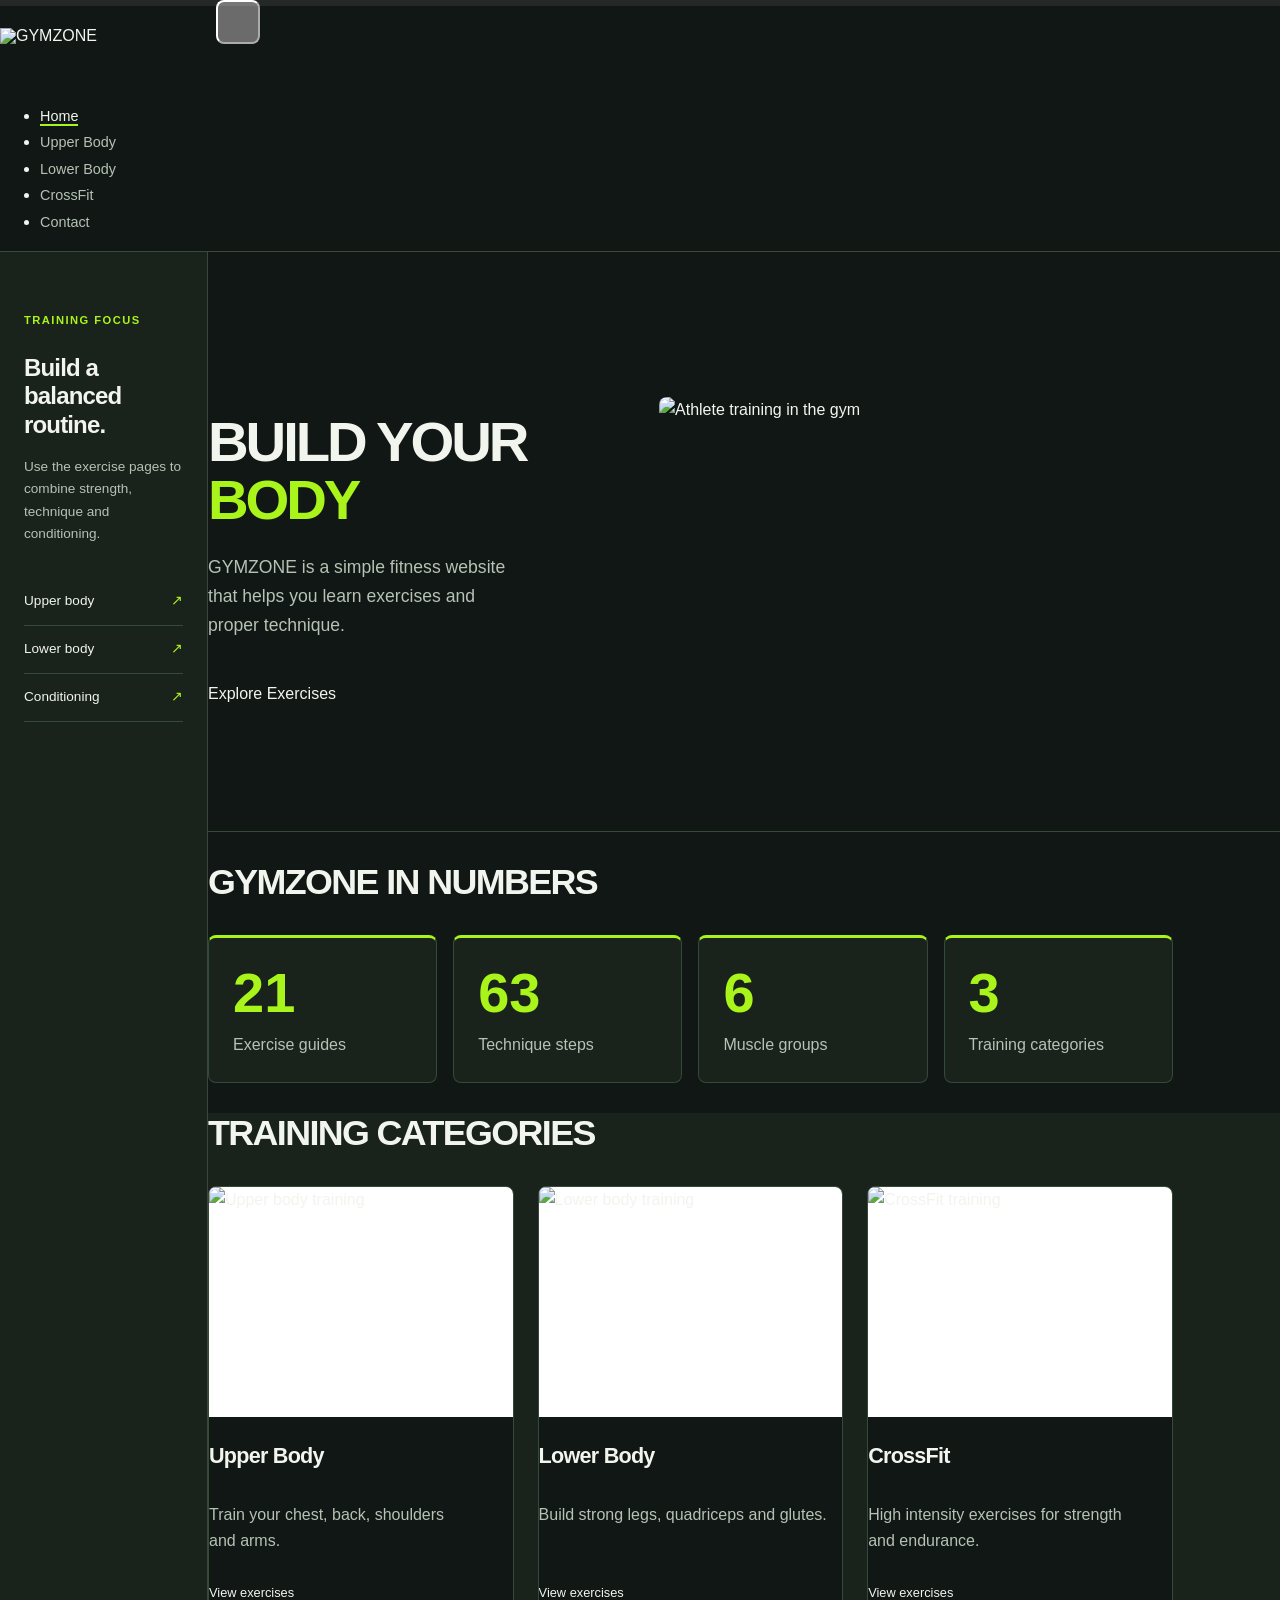
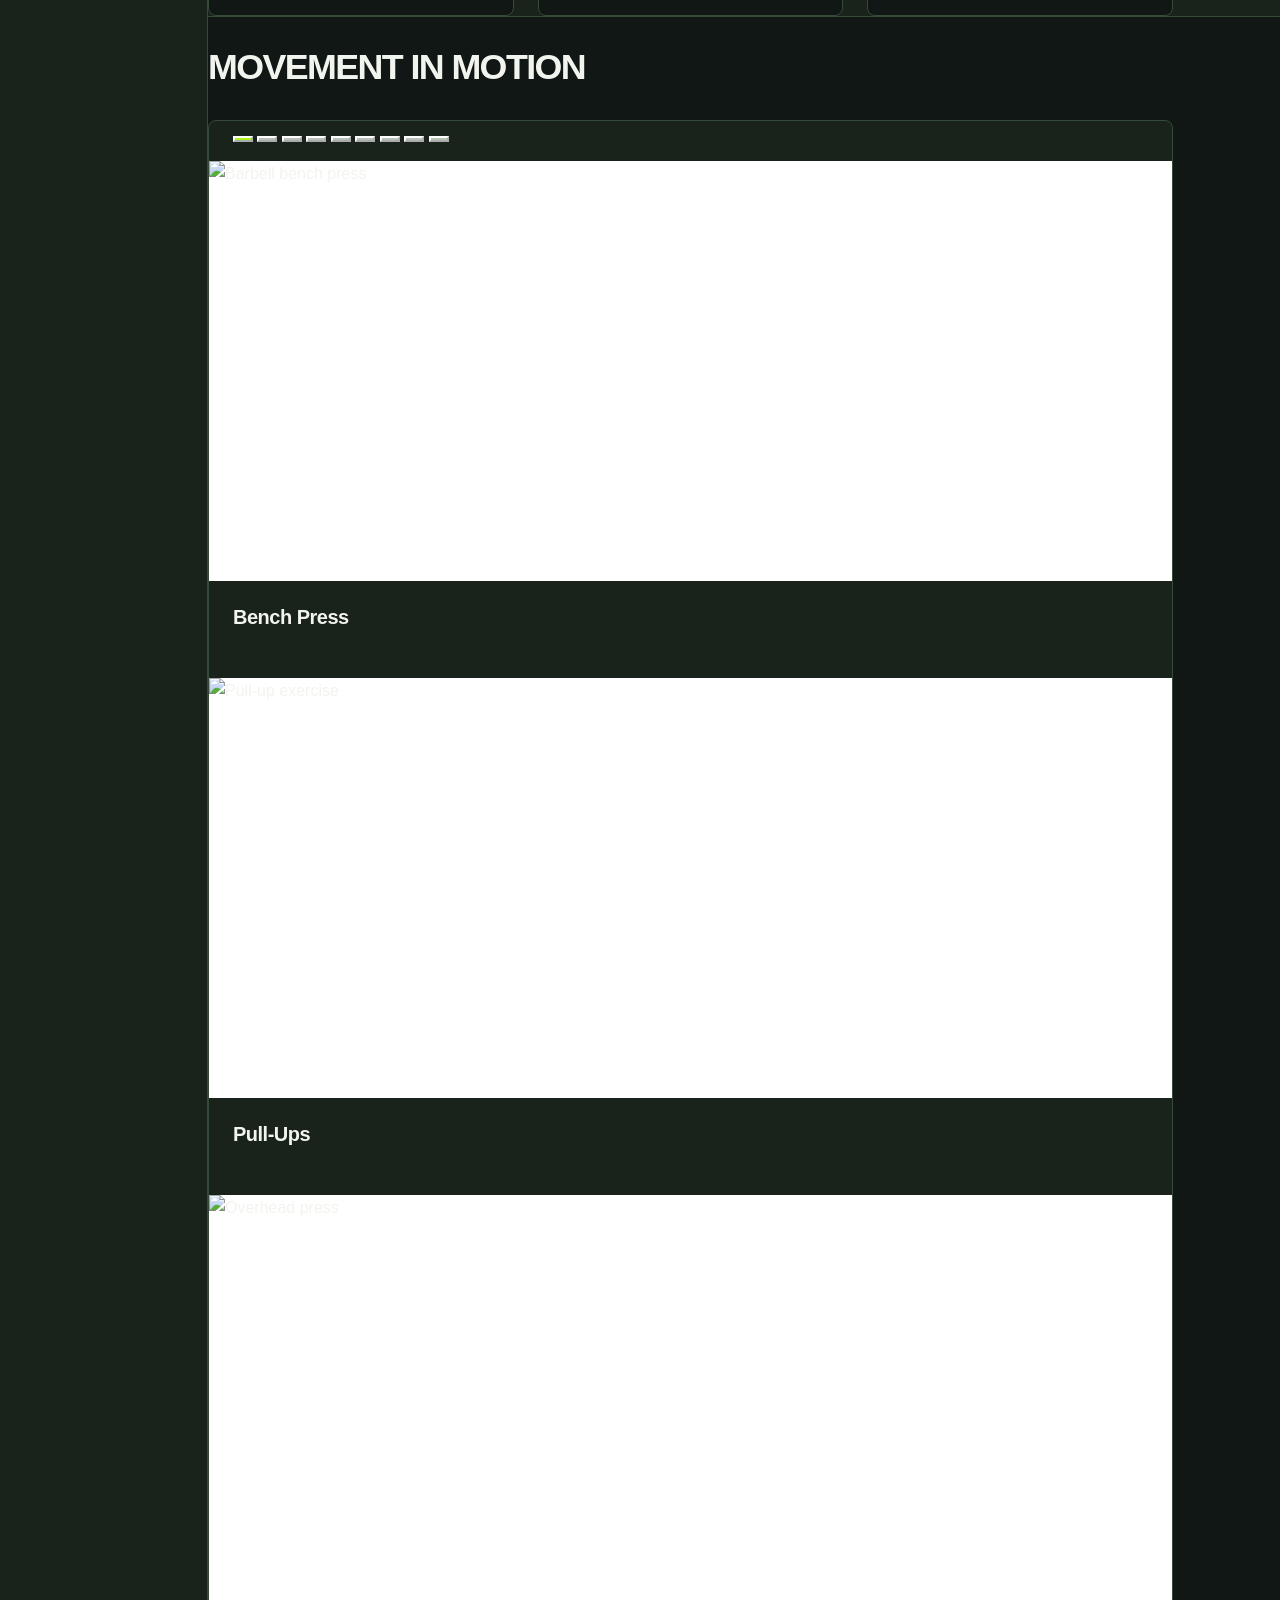
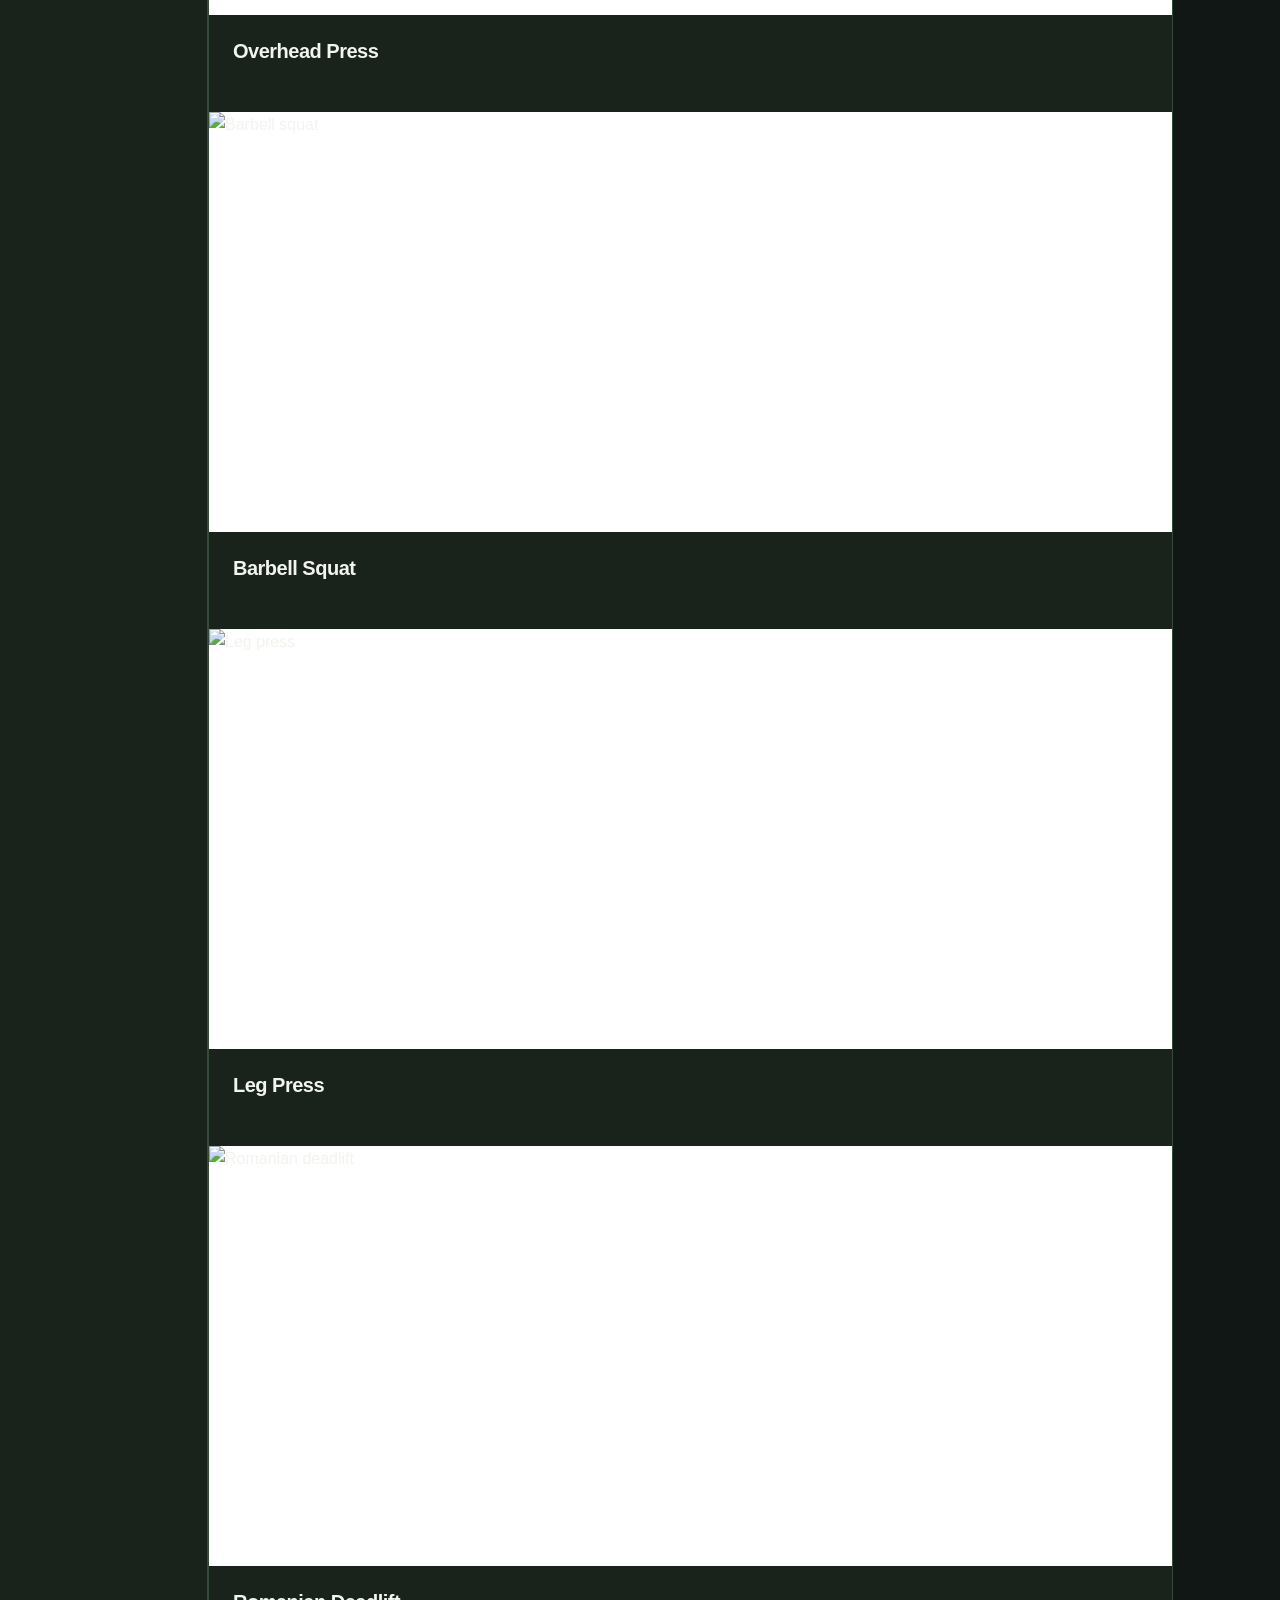
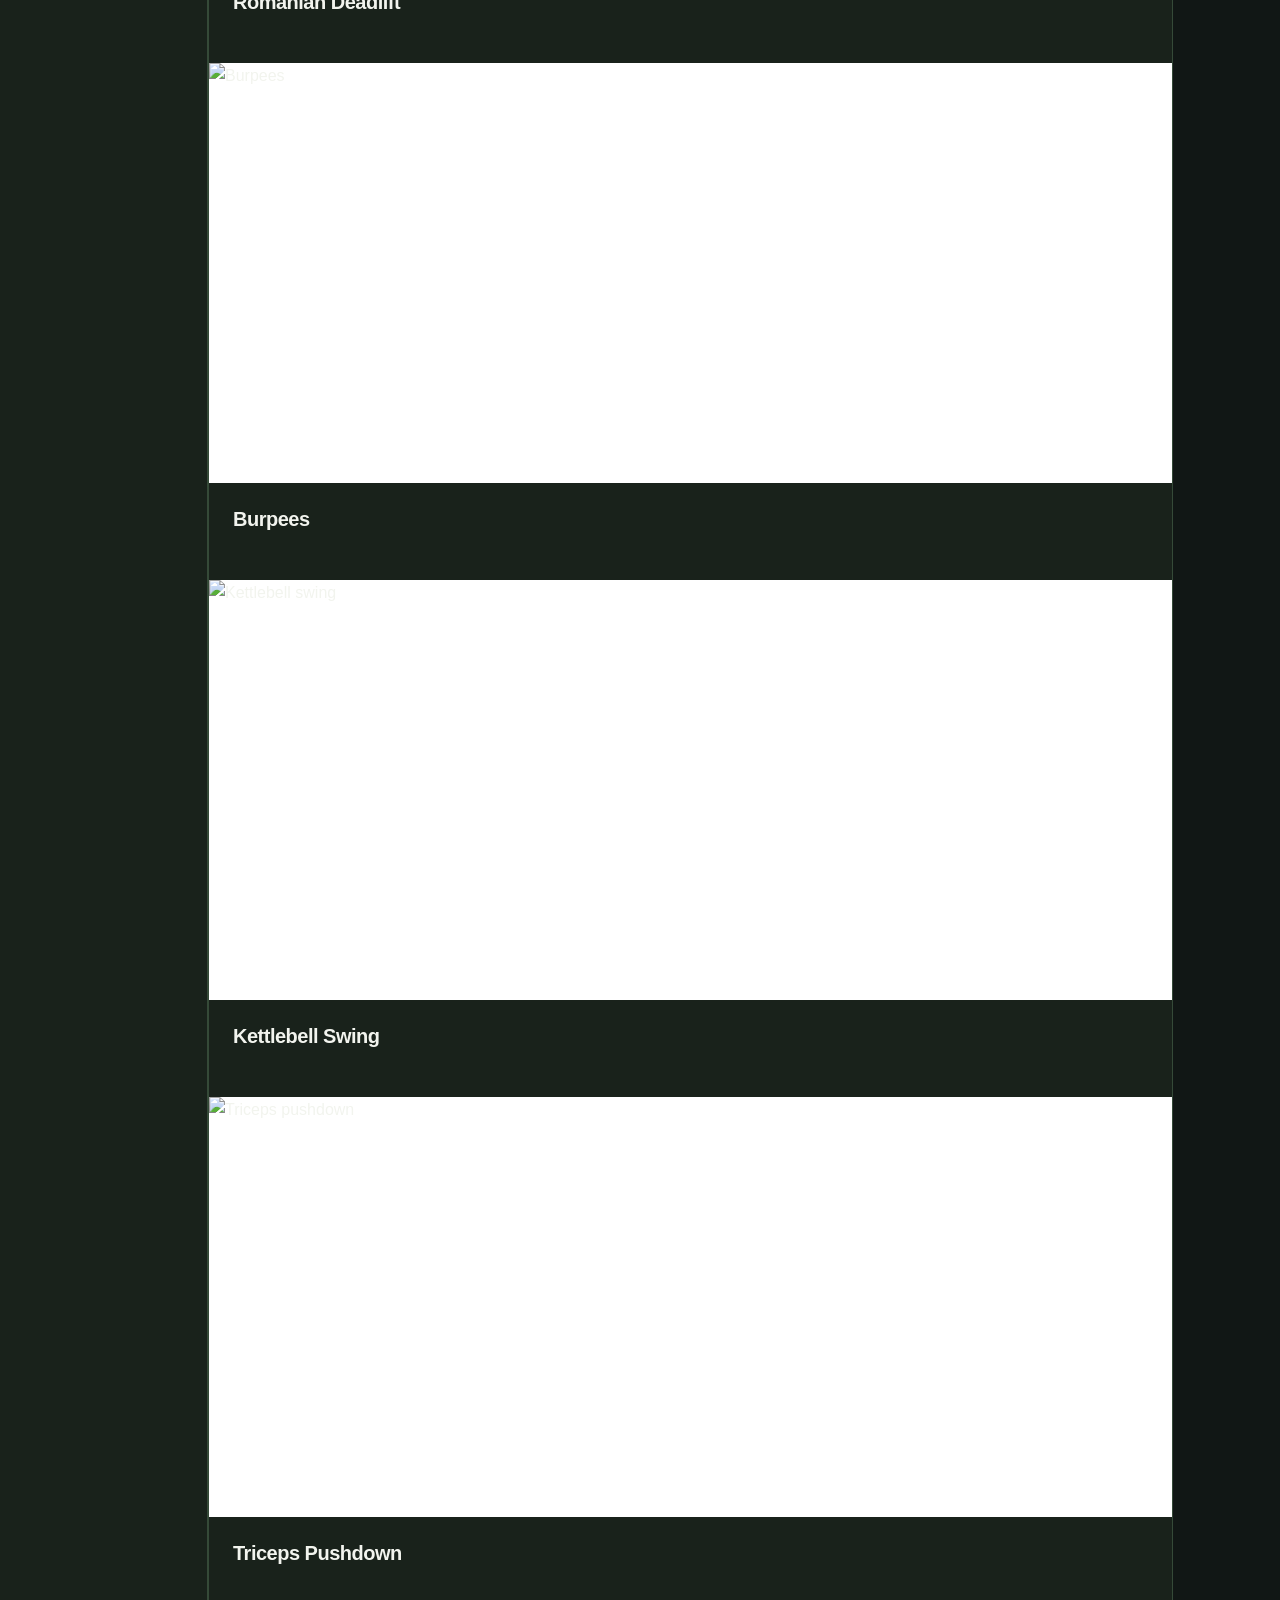
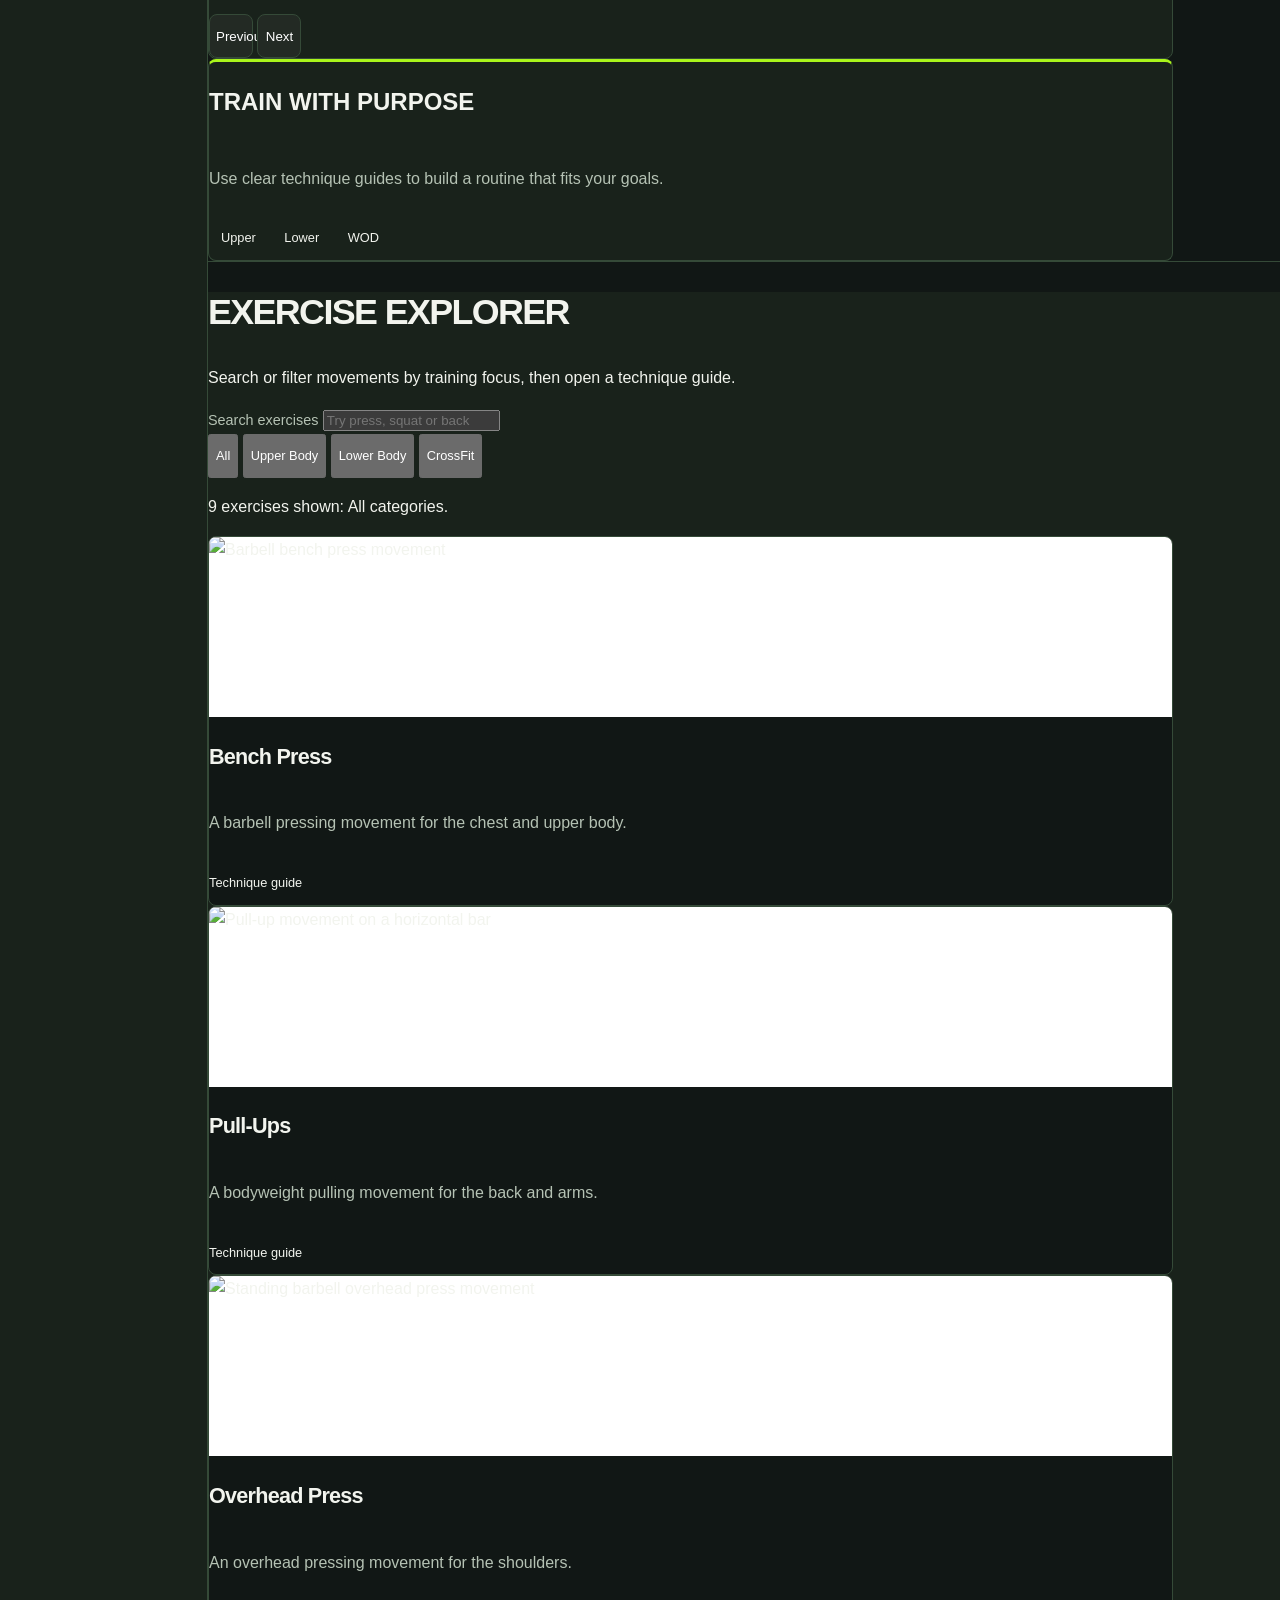
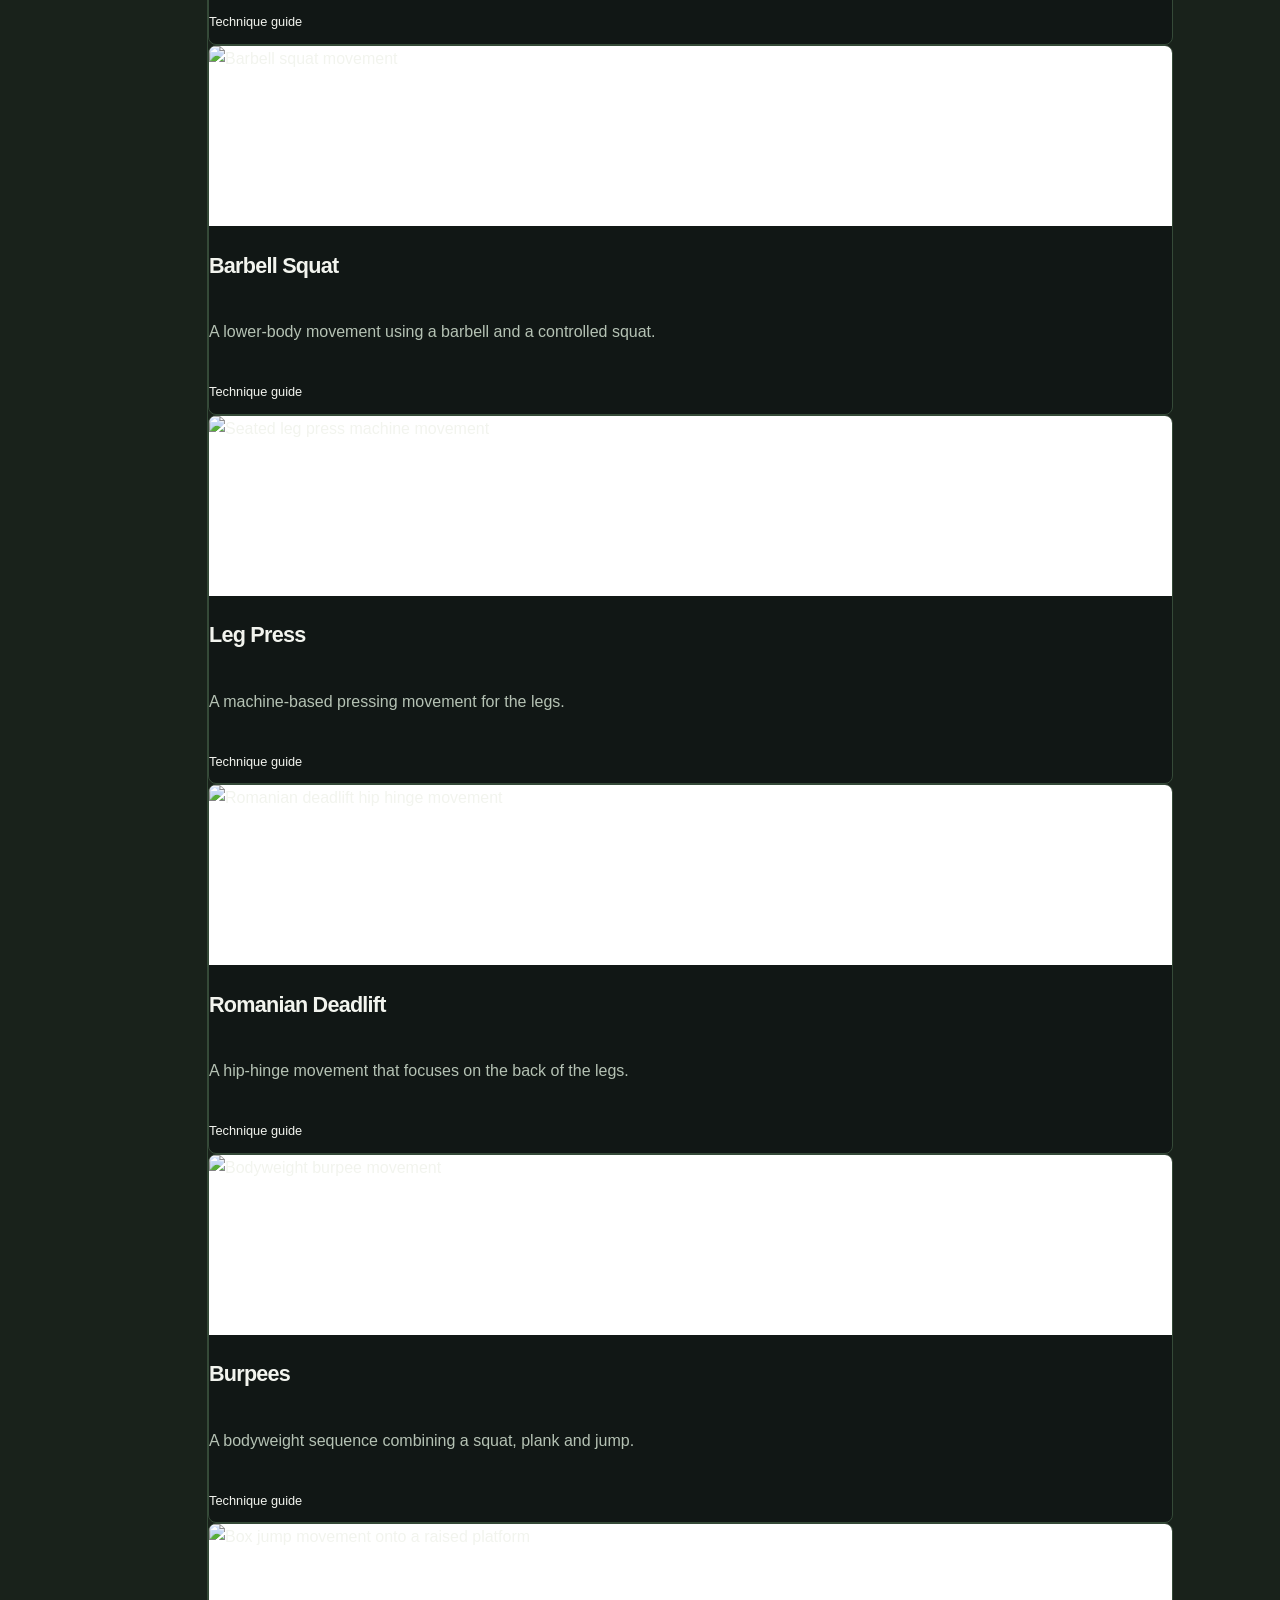
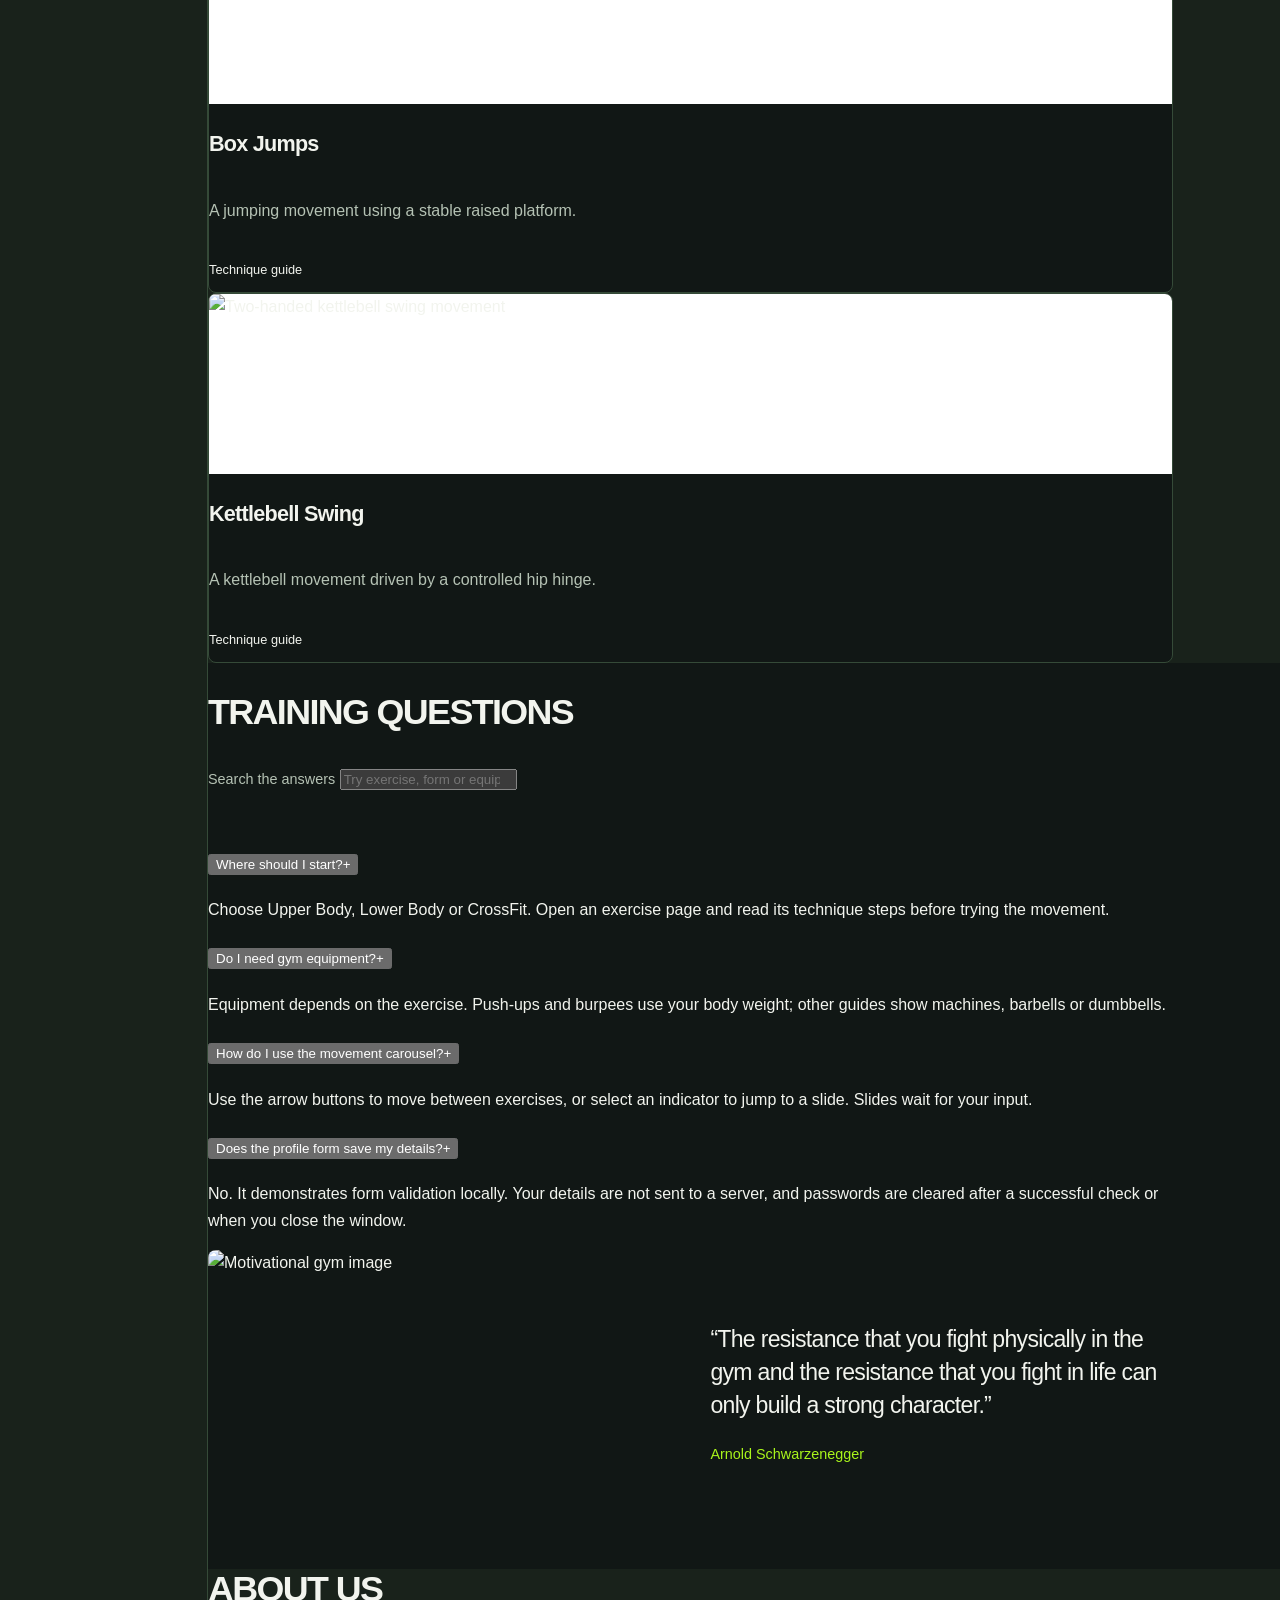
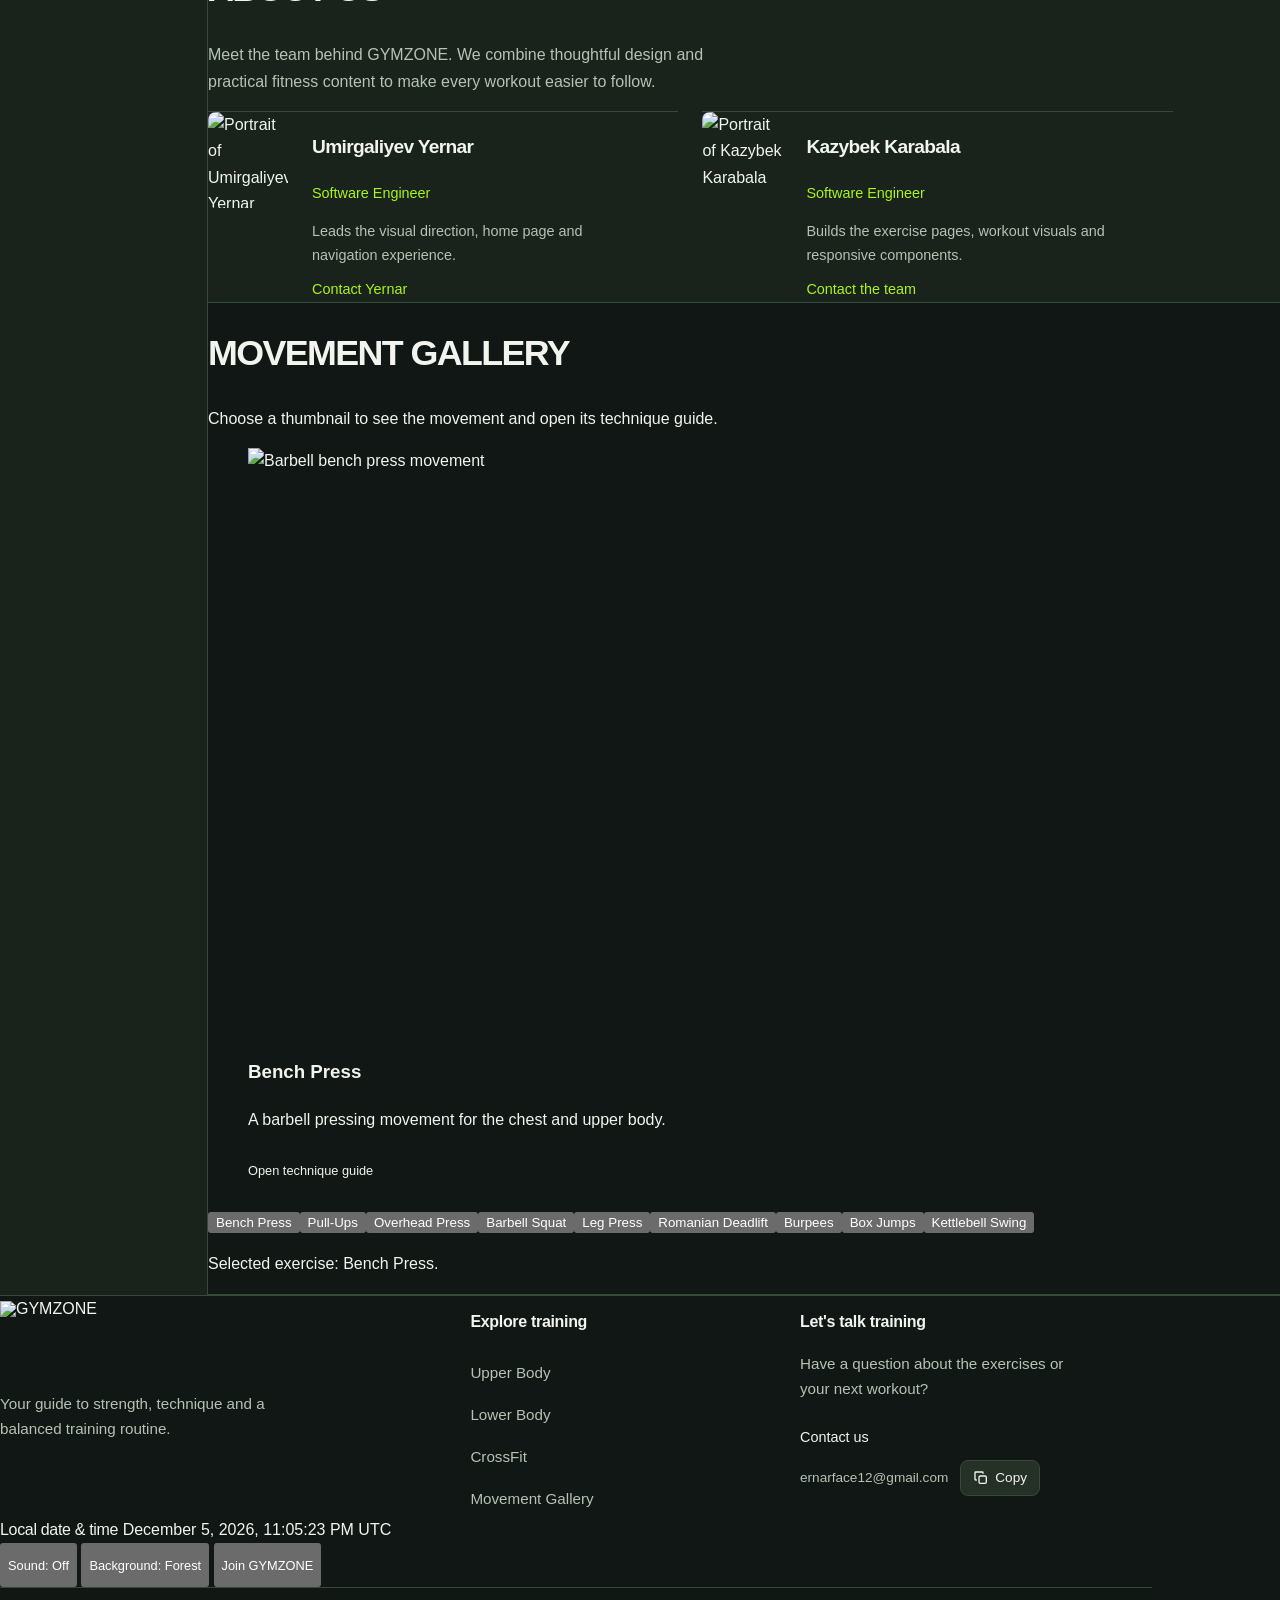
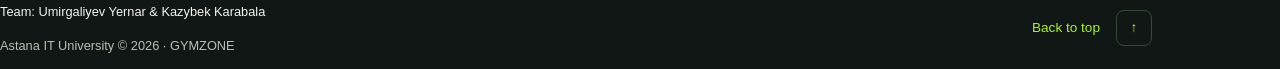
==== index.html @ 1bd664b6 "Assignment-6.1" ====
<!doctype html>
<html lang="en" data-bs-theme="dark">
    <head>
        <meta charset="UTF-8" />
        <meta name="viewport" content="width=device-width, initial-scale=1.0" />
        <meta name="theme-color" content="#111715" />
        <title>GYMZONE - Home</title>
        <link rel="icon" type="image/png" href="images/gymzone-logo.png" />
        <link href="vendor/bootstrap/bootstrap.min.css" rel="stylesheet" />
        <link rel="stylesheet" href="css/style.css" />
        <link rel="stylesheet" href="css/interactive.css" />
        <link rel="stylesheet" href="css/advanced.css" />
        <link rel="stylesheet" href="css/jquery-features.css" />
        <script src="https://code.jquery.com/jquery-4.0.0.min.js"></script>
        <script src="js/jquery-fallback.js"></script>
        <script src="js/script.js"></script>
    </head>
    <body>
        <a class="skip-link" href="#main-content">Skip to main content</a>
        <div class="page-layout">
            <header id="main-header" class="site-header">
                <nav
                    class="navbar navbar-expand-lg navbar-dark bg-dark"
                    aria-label="Main navigation"
                >
                    <div class="container">
                        <a class="navbar-brand" href="index.html"
                            ><img
                                src="images/gymzone-logo.png"
                                alt="GYMZONE"
                                width="1024"
                                height="285"
                        /></a>
                        <button
                            class="navbar-toggler"
                            type="button"
                            data-bs-toggle="collapse"
                            data-bs-target="#mainNavbar"
                            aria-controls="mainNavbar"
                            aria-expanded="false"
                            aria-label="Toggle navigation"
                        >
                            <span class="navbar-toggler-icon"></span>
                        </button>
                        <div class="collapse navbar-collapse" id="mainNavbar">
                            <ul class="navbar-nav ms-auto">
                                <li class="nav-item">
                                    <a class="nav-link active" aria-current="page" href="index.html"
                                        >Home</a
                                    >
                                </li>
                                <li class="nav-item">
                                    <a class="nav-link" href="upper.html">Upper Body</a>
                                </li>
                                <li class="nav-item">
                                    <a class="nav-link" href="lower.html">Lower Body</a>
                                </li>
                                <li class="nav-item">
                                    <a class="nav-link" href="crossfit.html">CrossFit</a>
                                </li>
                                <li class="nav-item">
                                    <a class="nav-link" href="contact.html">Contact</a>
                                </li>
                            </ul>
                        </div>
                    </div>
                </nav>
            </header>
            <aside class="sidebar">
                <p class="sidebar-label">TRAINING FOCUS</p>
                <h2>Build a balanced routine.</h2>
                <p>Use the exercise pages to combine strength, technique and conditioning.</p>
                <nav class="sidebar-nav" aria-label="Training focus">
                    <a href="upper.html">Upper body</a>
                    <a href="lower.html">Lower body</a>
                    <a href="crossfit.html">Conditioning</a>
                </nav>
            </aside>
            <main class="site-main" id="main-content">
                <section class="hero">
                    <div class="container hero-content">
                        <div>
                            <h1>BUILD YOUR <span>BODY</span></h1>
                            <p>
                                GYMZONE is a simple fitness website that helps you learn exercises
                                and proper technique.
                            </p>
                            <a href="#categories" class="btn btn-primary btn-lg">
                                Explore Exercises
                            </a>
                        </div>
                        <img
                            src="images/Dlaid.jpg"
                            alt="Athlete training in the gym"
                            width="1280"
                            height="720"
                            fetchpriority="high"
                        />
                    </div>
                </section>
                <section class="section py-5" id="site-stats" aria-labelledby="stats-title">
                    <div class="container">
                        <h2 class="section-title" id="stats-title">GYMZONE IN NUMBERS</h2>
                        <div class="stats-grid">
                            <div class="stat-card">
                                <span class="stat-number" data-count-target="21">21</span>
                                <span class="stat-label">Exercise guides</span>
                            </div>
                            <div class="stat-card">
                                <span class="stat-number" data-count-target="63">63</span>
                                <span class="stat-label">Technique steps</span>
                            </div>
                            <div class="stat-card">
                                <span class="stat-number" data-count-target="6">6</span>
                                <span class="stat-label">Muscle groups</span>
                            </div>
                            <div class="stat-card">
                                <span class="stat-number" data-count-target="3">3</span>
                                <span class="stat-label">Training categories</span>
                            </div>
                        </div>
                    </div>
                </section>
                <section class="section py-5" id="categories">
                    <div class="container">
                        <h2 class="section-title">TRAINING CATEGORIES</h2>
                        <div class="media-card-group">
                            <a href="upper.html" class="media-card">
                                <img
                                    class="lazy-image"
                                    src="[data-uri]"
                                    data-src="images/Bench Press.gif"
                                    alt="Upper body training"
                                />
                                <div class="media-card-content p-4">
                                    <h3>Upper Body</h3>
                                    <p>Train your chest, back, shoulders and arms.</p>
                                    <span class="card-button btn btn-outline-primary btn-sm"
                                        >View exercises</span
                                    >
                                </div>
                            </a>
                            <a href="lower.html" class="media-card">
                                <img
                                    class="lazy-image"
                                    src="[data-uri]"
                                    data-src="images/Leg Press.gif"
                                    alt="Lower body training"
                                />
                                <div class="media-card-content p-4">
                                    <h3>Lower Body</h3>
                                    <p>Build strong legs, quadriceps and glutes.</p>
                                    <span class="card-button btn btn-outline-primary btn-sm"
                                        >View exercises</span
                                    >
                                </div>
                            </a>
                            <a href="crossfit.html" class="media-card">
                                <img
                                    class="lazy-image"
                                    src="[data-uri]"
                                    data-src="images/Burpees.gif"
                                    alt="CrossFit training"
                                />
                                <div class="media-card-content p-4">
                                    <h3>CrossFit</h3>
                                    <p>High intensity exercises for strength and endurance.</p>
                                    <span class="card-button btn btn-outline-primary btn-sm"
                                        >View exercises</span
                                    >
                                </div>
                            </a>
                        </div>
                    </div>
                </section>
                <section class="section gallery-section py-5" id="workout-carousel">
                    <div class="container">
                        <div class="row g-4 align-items-start">
                            <div class="col-12 col-lg-8">
                                <h2 class="section-title mb-4">MOVEMENT IN MOTION</h2>
                                <div
                                    id="gymCarousel"
                                    class="carousel slide carousel-shell"
                                    data-bs-interval="false"
                                    aria-label="Exercise movement carousel"
                                >
                                    <div class="carousel-indicators">
                                        <button
                                            type="button"
                                            data-bs-target="#gymCarousel"
                                            data-bs-slide-to="0"
                                            class="active"
                                            aria-current="true"
                                            aria-label="Slide 1"
                                        ></button>
                                        <button
                                            type="button"
                                            data-bs-target="#gymCarousel"
                                            data-bs-slide-to="1"
                                            aria-label="Slide 2"
                                        ></button>
                                        <button
                                            type="button"
                                            data-bs-target="#gymCarousel"
                                            data-bs-slide-to="2"
                                            aria-label="Slide 3"
                                        ></button>
                                        <button
                                            type="button"
                                            data-bs-target="#gymCarousel"
                                            data-bs-slide-to="3"
                                            aria-label="Slide 4"
                                        ></button>
                                        <button
                                            type="button"
                                            data-bs-target="#gymCarousel"
                                            data-bs-slide-to="4"
                                            aria-label="Slide 5"
                                        ></button>
                                        <button
                                            type="button"
                                            data-bs-target="#gymCarousel"
                                            data-bs-slide-to="5"
                                            aria-label="Slide 6"
                                        ></button>
                                        <button
                                            type="button"
                                            data-bs-target="#gymCarousel"
                                            data-bs-slide-to="6"
                                            aria-label="Slide 7"
                                        ></button>
                                        <button
                                            type="button"
                                            data-bs-target="#gymCarousel"
                                            data-bs-slide-to="7"
                                            aria-label="Slide 8"
                                        ></button>
                                        <button
                                            type="button"
                                            data-bs-target="#gymCarousel"
                                            data-bs-slide-to="8"
                                            aria-label="Slide 9"
                                        ></button>
                                    </div>
                                    <div class="carousel-inner">
                                        <div class="carousel-item active">
                                            <img
                                                class="lazy-image"
                                                src="[data-uri]"
                                                data-src="images/Barbell-Bench-Press.gif"
                                                alt="Barbell bench press"
                                            />
                                            <div class="carousel-caption"><h3>Bench Press</h3></div>
                                        </div>
                                        <div class="carousel-item">
                                            <img
                                                class="lazy-image"
                                                src="[data-uri]"
                                                data-src="images/Pull-up.gif"
                                                alt="Pull-up exercise"
                                            />
                                            <div class="carousel-caption"><h3>Pull-Ups</h3></div>
                                        </div>
                                        <div class="carousel-item">
                                            <img
                                                class="lazy-image"
                                                src="[data-uri]"
                                                data-src="images/Overhead Press.gif"
                                                alt="Overhead press"
                                            />
                                            <div class="carousel-caption">
                                                <h3>Overhead Press</h3>
                                            </div>
                                        </div>
                                        <div class="carousel-item">
                                            <img
                                                class="lazy-image"
                                                src="[data-uri]"
                                                data-src="images/Barbell Squat.gif"
                                                alt="Barbell squat"
                                            />
                                            <div class="carousel-caption">
                                                <h3>Barbell Squat</h3>
                                            </div>
                                        </div>
                                        <div class="carousel-item">
                                            <img
                                                class="lazy-image"
                                                src="[data-uri]"
                                                data-src="images/Leg Press.gif"
                                                alt="Leg press"
                                            />
                                            <div class="carousel-caption"><h3>Leg Press</h3></div>
                                        </div>
                                        <div class="carousel-item">
                                            <img
                                                class="lazy-image"
                                                src="[data-uri]"
                                                data-src="images/Romanian Deadlift.gif"
                                                alt="Romanian deadlift"
                                            />
                                            <div class="carousel-caption">
                                                <h3>Romanian Deadlift</h3>
                                            </div>
                                        </div>
                                        <div class="carousel-item">
                                            <img
                                                class="lazy-image"
                                                src="[data-uri]"
                                                data-src="images/Burpees.gif"
                                                alt="Burpees"
                                            />
                                            <div class="carousel-caption"><h3>Burpees</h3></div>
                                        </div>
                                        <div class="carousel-item">
                                            <img
                                                class="lazy-image"
                                                src="[data-uri]"
                                                data-src="images/Kettlebell Swing.gif"
                                                alt="Kettlebell swing"
                                            />
                                            <div class="carousel-caption">
                                                <h3>Kettlebell Swing</h3>
                                            </div>
                                        </div>
                                        <div class="carousel-item">
                                            <img
                                                class="lazy-image"
                                                src="[data-uri]"
                                                data-src="images/Triceps Pushdown.gif"
                                                alt="Triceps pushdown"
                                            />
                                            <div class="carousel-caption">
                                                <h3>Triceps Pushdown</h3>
                                            </div>
                                        </div>
                                    </div>
                                    <button
                                        class="carousel-control-prev"
                                        type="button"
                                        data-bs-target="#gymCarousel"
                                        data-bs-slide="prev"
                                    >
                                        <span
                                            class="carousel-control-prev-icon"
                                            aria-hidden="true"
                                        ></span
                                        ><span class="visually-hidden">Previous</span>
                                    </button>
                                    <button
                                        class="carousel-control-next"
                                        type="button"
                                        data-bs-target="#gymCarousel"
                                        data-bs-slide="next"
                                    >
                                        <span
                                            class="carousel-control-next-icon"
                                            aria-hidden="true"
                                        ></span
                                        ><span class="visually-hidden">Next</span>
                                    </button>
                                </div>
                            </div>
                            <div class="col-12 col-lg-4 mt-lg-5 px-sm-2">
                                <div class="card bootstrap-card h-100">
                                    <div class="card-body p-4">
                                        <h2 class="card-title h3">TRAIN WITH PURPOSE</h2>
                                        <p class="card-text">
                                            Use clear technique guides to build a routine that fits
                                            your goals.
                                        </p>
                                        <div
                                            class="btn-group mt-3"
                                            role="group"
                                            aria-label="Workout categories"
                                        >
                                            <a href="upper.html" class="btn btn-primary btn-sm"
                                                >Upper</a
                                            >
                                            <a href="lower.html" class="btn btn-secondary btn-sm"
                                                >Lower</a
                                            >
                                            <a
                                                href="crossfit.html"
                                                class="btn btn-outline-primary btn-sm"
                                                >WOD</a
                                            >
                                        </div>
                                    </div>
                                </div>
                            </div>
                        </div>
                    </div>
                </section>
                <section class="section gallery-section py-5" id="bootstrap-cards">
                    <div class="container">
                        <h2 class="section-title mb-4">EXERCISE EXPLORER</h2>
                        <p class="interactive-muted mb-4">
                            Search or filter movements by training focus, then open a technique
                            guide.
                        </p>
                        <div class="jquery-search mb-3" role="search">
                            <label class="form-label" for="exercise-search">Search exercises</label>
                            <input
                                class="form-control"
                                id="exercise-search"
                                type="search"
                                placeholder="Try press, squat or back"
                                autocomplete="off"
                                role="combobox"
                                aria-autocomplete="list"
                                aria-expanded="false"
                                aria-controls="exercise-suggestions"
                            />
                            <ul
                                class="search-suggestions"
                                id="exercise-suggestions"
                                role="listbox"
                                aria-label="Exercise suggestions"
                                hidden
                            ></ul>
                        </div>
                        <div
                            class="exercise-filters mb-3"
                            role="group"
                            aria-label="Exercise categories"
                        >
                            <button
                                type="button"
                                class="btn btn-secondary btn-sm"
                                data-exercise-filter="all"
                                aria-pressed="true"
                                disabled
                            >
                                All
                            </button>
                            <button
                                type="button"
                                class="btn btn-secondary btn-sm"
                                data-exercise-filter="upper"
                                aria-pressed="false"
                                disabled
                            >
                                Upper Body
                            </button>
                            <button
                                type="button"
                                class="btn btn-secondary btn-sm"
                                data-exercise-filter="lower"
                                aria-pressed="false"
                                disabled
                            >
                                Lower Body
                            </button>
                            <button
                                type="button"
                                class="btn btn-secondary btn-sm"
                                data-exercise-filter="conditioning"
                                aria-pressed="false"
                                disabled
                            >
                                CrossFit
                            </button>
                        </div>
                        <p id="exercise-count" class="catalog-count mb-4" role="status">
                            Choose a training category below.
                        </p>
                        <p class="search-empty" id="exercise-empty" hidden>
                            No exercises match your search in this category.
                        </p>
                        <div class="row g-4" id="exercise-results">
                            <div class="col-12 col-sm-6 col-lg-4">
                                <div class="card bootstrap-card h-100">
                                    <img
                                        src="[data-uri]"
                                        data-src="images/Bench Press.gif"
                                        class="card-img-top lazy-image"
                                        alt="Upper body training"
                                    />
                                    <div class="card-body">
                                        <h3 class="card-title h4">Upper Body</h3>
                                        <p class="card-text">
                                            Build strength through your chest, back, shoulders and
                                            arms.
                                        </p>
                                        <a href="upper.html" class="btn btn-outline-primary btn-sm"
                                            >Learn more</a
                                        >
                                    </div>
                                </div>
                            </div>
                            <div class="col-12 col-sm-6 col-lg-4">
                                <div class="card bootstrap-card h-100">
                                    <img
                                        src="[data-uri]"
                                        data-src="images/Leg Press.gif"
                                        class="card-img-top lazy-image"
                                        alt="Lower body training"
                                    />
                                    <div class="card-body">
                                        <h3 class="card-title h4">Lower Body</h3>
                                        <p class="card-text">
                                            Train powerful legs with focused technique and
                                            consistency.
                                        </p>
                                        <a href="lower.html" class="btn btn-outline-primary btn-sm"
                                            >Learn more</a
                                        >
                                    </div>
                                </div>
                            </div>
                            <div class="col-12 col-sm-6 col-lg-4">
                                <div class="card bootstrap-card h-100">
                                    <img
                                        src="[data-uri]"
                                        data-src="images/Burpees.gif"
                                        class="card-img-top lazy-image"
                                        alt="CrossFit training"
                                    />
                                    <div class="card-body">
                                        <h3 class="card-title h4">CrossFit</h3>
                                        <p class="card-text">
                                            Combine conditioning, strength and movement in one
                                            session.
                                        </p>
                                        <a
                                            href="crossfit.html"
                                            class="btn btn-outline-primary btn-sm"
                                            >Learn more</a
                                        >
                                    </div>
                                </div>
                            </div>
                        </div>
                    </div>
                </section>
                <section
                    class="section faq-section py-5"
                    id="training-faq"
                    aria-labelledby="faq-title"
                >
                    <div class="container">
                        <h2 class="section-title" id="faq-title">TRAINING QUESTIONS</h2>
                        <div class="jquery-search faq-search" role="search">
                            <label class="form-label" for="faq-search">Search the answers</label>
                            <input
                                class="form-control"
                                id="faq-search"
                                type="search"
                                placeholder="Try exercise, form or equipment"
                                autocomplete="off"
                            />
                            <p class="faq-search-status" id="faq-search-status" role="status"></p>
                        </div>
                        <div class="faq-list">
                            <article class="faq-item">
                                <h3 class="m-0">
                                    <button
                                        type="button"
                                        class="faq-question"
                                        id="faq-question-1"
                                        aria-expanded="false"
                                        aria-controls="faq-answer-1"
                                    >
                                        Where should I start?<span aria-hidden="true">+</span>
                                    </button>
                                </h3>
                                <div
                                    class="faq-panel"
                                    id="faq-answer-1"
                                    role="region"
                                    aria-labelledby="faq-question-1"
                                    aria-hidden="true"
                                    inert
                                >
                                    <div class="faq-answer">
                                        <p>
                                            Choose Upper Body, Lower Body or CrossFit. Open an
                                            exercise page and read its technique steps before trying
                                            the movement.
                                        </p>
                                    </div>
                                </div>
                            </article>
                            <article class="faq-item">
                                <h3 class="m-0">
                                    <button
                                        type="button"
                                        class="faq-question"
                                        id="faq-question-2"
                                        aria-expanded="false"
                                        aria-controls="faq-answer-2"
                                    >
                                        Do I need gym equipment?<span aria-hidden="true">+</span>
                                    </button>
                                </h3>
                                <div
                                    class="faq-panel"
                                    id="faq-answer-2"
                                    role="region"
                                    aria-labelledby="faq-question-2"
                                    aria-hidden="true"
                                    inert
                                >
                                    <div class="faq-answer">
                                        <p>
                                            Equipment depends on the exercise. Push-ups and burpees
                                            use your body weight; other guides show machines,
                                            barbells or dumbbells.
                                        </p>
                                    </div>
                                </div>
                            </article>
                            <article class="faq-item">
                                <h3 class="m-0">
                                    <button
                                        type="button"
                                        class="faq-question"
                                        id="faq-question-3"
                                        aria-expanded="false"
                                        aria-controls="faq-answer-3"
                                    >
                                        How do I use the movement carousel?<span aria-hidden="true"
                                            >+</span
                                        >
                                    </button>
                                </h3>
                                <div
                                    class="faq-panel"
                                    id="faq-answer-3"
                                    role="region"
                                    aria-labelledby="faq-question-3"
                                    aria-hidden="true"
                                    inert
                                >
                                    <div class="faq-answer">
                                        <p>
                                            Use the arrow buttons to move between exercises, or
                                            select an indicator to jump to a slide. Slides wait for
                                            your input.
                                        </p>
                                    </div>
                                </div>
                            </article>
                            <article class="faq-item">
                                <h3 class="m-0">
                                    <button
                                        type="button"
                                        class="faq-question"
                                        id="faq-question-4"
                                        aria-expanded="false"
                                        aria-controls="faq-answer-4"
                                    >
                                        Does the profile form save my details?<span
                                            aria-hidden="true"
                                            >+</span
                                        >
                                    </button>
                                </h3>
                                <div
                                    class="faq-panel"
                                    id="faq-answer-4"
                                    role="region"
                                    aria-labelledby="faq-question-4"
                                    aria-hidden="true"
                                    inert
                                >
                                    <div class="faq-answer">
                                        <p>
                                            No. It demonstrates form validation locally. Your
                                            details are not sent to a server, and passwords are
                                            cleared after a successful check or when you close the
                                            window.
                                        </p>
                                    </div>
                                </div>
                            </article>
                        </div>
                    </div>
                </section>
                <section class="section motivation py-5">
                    <div class="container">
                        <img class="lazy-image" src="[data-uri]" data-src="images/arnold1.jpg" alt="Motivational gym image" />
                        <blockquote>
                            “The resistance that you fight physically in the gym and the resistance
                            that you fight in life can only build a strong character.”
                        </blockquote>
                        <cite> Arnold Schwarzenegger </cite>
                    </div>
                </section>
                <section class="section team-section py-5">
                    <div class="container">
                        <h2 class="section-title">ABOUT US</h2>
                        <p class="team-intro mb-4">
                            Meet the team behind GYMZONE. We combine thoughtful design and practical
                            fitness content to make every workout easier to follow.
                        </p>
                        <div class="team-grid">
                            <article class="team-card py-4">
                                <img
                                    class="profile-img lazy-image"
                                    src="[data-uri]"
                                    data-src="images/Yernar.jpg"
                                    alt="Portrait of Umirgaliyev Yernar"
                                />
                                <div>
                                    <h3>Umirgaliyev Yernar</h3>
                                    <p class="team-role">Software Engineer</p>
                                    <p>
                                        Leads the visual direction, home page and navigation
                                        experience.
                                    </p>
                                    <a class="team-link" href="mailto:ernarface12@gmail.com"
                                        >Contact Yernar</a
                                    >
                                </div>
                            </article>
                            <article class="team-card py-4">
                                <img
                                    class="profile-img lazy-image"
                                    src="[data-uri]"
                                    data-src="images/Kazybek.jpg"
                                    alt="Portrait of Kazybek Karabala"
                                />
                                <div>
                                    <h3>Kazybek Karabala</h3>
                                    <p class="team-role">Software Engineer</p>
                                    <p>
                                        Builds the exercise pages, workout visuals and responsive
                                        components.
                                    </p>
                                    <a class="team-link" href="mailto:ernarface12@gmail.com"
                                        >Contact the team</a
                                    >
                                </div>
                            </article>
                        </div>
                    </div>
                </section>
                <section
                    class="section gallery-section py-5"
                    id="gallery"
                    aria-labelledby="movement-gallery-title"
                >
                    <div class="container">
                        <h2 class="section-title" id="movement-gallery-title">MOVEMENT GALLERY</h2>
                        <p class="interactive-muted mb-4">
                            Choose a thumbnail to see the movement and open its technique guide.
                        </p>
                        <div class="movement-gallery-layout">
                            <figure class="movement-display">
                                <img
class="lazy-image"
                                    id="gallery-display"
                                    src="[data-uri]"
                                    data-src="images/Barbell-Bench-Press.gif"
                                    alt="Barbell bench press movement"
                                    width="600"
                                    height="400"
                                />
                                <figcaption class="p-4">
                                    <h3 id="gallery-title">Bench Press</h3>
                                    <p id="gallery-description">
                                        A barbell pressing movement for the chest and upper body.
                                    </p>
                                    <a
                                        id="gallery-guide"
                                        class="btn btn-outline-primary btn-sm"
                                        href="chest.html"
                                        >Open technique guide</a
                                    >
                                </figcaption>
                            </figure>
                            <div
                                id="gallery-thumbnails"
                                class="gallery-thumbnails"
                                role="group"
                                aria-label="Choose an exercise"
                            ></div>
                        </div>
                        <p id="gallery-status" class="visually-hidden" role="status"></p>
                        <noscript
                            ><p class="interactive-muted">
                                Enable JavaScript to select gallery thumbnails. Exercise guides
                                remain available through the navigation.
                            </p></noscript
                        >
                    </div>
                </section>
            </main>
            <footer id="main-footer" class="site-footer pt-5 pb-4">
                <div class="container">
                    <div class="footer-content pb-4 pb-lg-5">
                        <div class="footer-brand">
                            <a href="index.html" class="logo" aria-label="GYMZONE home">
                                <img
                                    src="images/gymzone-logo.png"
                                    alt="GYMZONE"
                                    width="1024"
                                    height="285"
                                />
                            </a>
                            <p class="mt-3 mb-0">
                                Your guide to strength, technique and a balanced training routine.
                            </p>
                        </div>
                        <nav class="footer-links" aria-label="Footer training navigation">
                            <h2 class="footer-heading mb-2">Explore training</h2>
                            <a href="upper.html">Upper Body</a>
                            <a href="lower.html">Lower Body</a>
                            <a href="crossfit.html">CrossFit</a>
                            <a href="index.html#gallery">Movement Gallery</a>
                        </nav>
                        <div class="footer-connect">
                            <h2 class="footer-heading mb-3">Let's talk training</h2>
                            <p class="mb-3">
                                Have a question about the exercises or your next workout?
                            </p>
                            <a href="contact.html" class="btn btn-outline-primary">Contact us</a>
                            <a class="footer-email mt-3" href="mailto:ernarface12@gmail.com"
                                >ernarface12@gmail.com</a
                            >
                        </div>
                    </div>
                    <div class="footer-tools py-4">
                        <div class="footer-clock">
                            <span class="footer-heading">Local date &amp; time</span>
                            <time id="current-datetime" aria-live="off">Loading local time...</time>
                        </div>
                        <div class="footer-tool-buttons">
                            <button
                                type="button"
                                class="btn btn-secondary btn-sm"
                                id="toggle-sound"
                                aria-pressed="false"
                            >
                                Sound: Off
                            </button>
                            <button
                                type="button"
                                class="btn btn-secondary btn-sm"
                                id="change-background"
                            >
                                Background: Forest
                            </button>
                            <button type="button" class="btn btn-primary btn-sm" data-open-profile>
                                Join GYMZONE
                            </button>
                        </div>
                        <span id="background-status" class="visually-hidden" role="status"></span>
                        <span id="sound-status" class="visually-hidden" role="status"></span>
                    </div>
                    <div class="footer-bottom pt-4">
                        <div class="footer-credits">
                            <p class="mb-1">Team: Umirgaliyev Yernar &amp; Kazybek Karabala</p>
                            <p class="mb-0">Astana IT University &copy; 2026 · GYMZONE</p>
                        </div>
                        <a class="footer-top" href="#main-header"
                            >Back to top <span aria-hidden="true">↑</span></a
                        >
                    </div>
                </div>
            </footer>
            <dialog
                id="profile-dialog"
                class="profile-dialog"
                aria-labelledby="profile-title"
                aria-describedby="profile-description"
            >
                <div class="profile-dialog-content p-4 p-sm-5">
                    <button
                        type="button"
                        class="dialog-close"
                        data-close-profile
                        aria-label="Close profile form"
                    >
                        <span aria-hidden="true">&times;</span>
                    </button>
                    <h2 id="profile-title" class="mb-3">Join GYMZONE updates</h2>
                    <p id="profile-description" class="interactive-muted mb-4">
                        Try the sign-up form. This demo checks your details in this browser only. No
                        account is created and no password is saved.
                    </p>
                    <form id="profile-form" data-validate data-multistep method="dialog" novalidate>
                        <p id="profile-progress" class="profile-progress" role="status">
                            Step 1 of 3: Your details
                        </p>
                        <fieldset data-profile-step="0" class="wizard-step">
                            <legend tabindex="-1">Your details</legend>
                            <div class="mb-3">
                                <label class="form-label" for="profile-name">Name</label>
                                <input
                                    class="form-control"
                                    id="profile-name"
                                    name="name"
                                    autocomplete="name"
                                    required
                                    maxlength="80"
                                    data-label="Name"
                                    aria-describedby="profile-name-error"
                                />
                                <p class="field-error" id="profile-name-error"></p>
                            </div>
                            <div class="mb-4">
                                <label class="form-label" for="profile-email">Email</label>
                                <input
                                    class="form-control"
                                    id="profile-email"
                                    name="email"
                                    type="email"
                                    autocomplete="email"
                                    required
                                    data-label="Email"
                                    aria-describedby="profile-email-error"
                                />
                                <p class="field-error" id="profile-email-error"></p>
                            </div>
                        </fieldset>
                        <fieldset data-profile-step="1" class="wizard-step" hidden>
                            <legend tabindex="-1">Password &amp; updates</legend>
                            <div class="mb-3">
                                <label class="form-label" for="profile-password">Password</label>
                                <input
                                    class="form-control"
                                    id="profile-password"
                                    name="password"
                                    type="password"
                                    autocomplete="new-password"
                                    minlength="8"
                                    required
                                    data-label="Password"
                                    aria-describedby="password-help profile-password-error"
                                />
                                <p class="form-help" id="password-help">
                                    Use at least 8 characters. Do not enter a password you use
                                    elsewhere.
                                </p>
                                <p class="field-error" id="profile-password-error"></p>
                            </div>
                            <div class="mb-4">
                                <label class="form-label" for="profile-confirm"
                                    >Confirm password</label
                                >
                                <input
                                    class="form-control"
                                    id="profile-confirm"
                                    name="confirmPassword"
                                    type="password"
                                    autocomplete="new-password"
                                    required
                                    data-label="Password confirmation"
                                    aria-describedby="profile-confirm-error"
                                />
                                <p class="field-error" id="profile-confirm-error"></p>
                            </div>
                            <div class="form-check mb-4">
                                <input
                                    class="form-check-input"
                                    id="profile-updates"
                                    name="updates"
                                    type="checkbox"
                                />
                                <label class="form-check-label" for="profile-updates"
                                    >Subscribe to training updates</label
                                >
                            </div>
                        </fieldset>
                        <fieldset data-profile-step="2" class="wizard-step" hidden>
                            <legend tabindex="-1">Review your details</legend>
                            <dl id="profile-review" class="profile-review mb-4"></dl>
                            <p class="form-help mb-4">
                                Passwords are never displayed here. This is a local demonstration,
                                not an account registration service.
                            </p>
                        </fieldset>
                        <p
                            class="form-status"
                            id="profile-status"
                            role="status"
                            aria-live="polite"
                        ></p>
                        <div class="wizard-actions">
                            <button type="button" class="btn btn-secondary" data-back-step hidden>
                                Back
                            </button>
                            <button type="button" class="btn btn-primary" data-next-step>
                                Next
                            </button>
                            <button type="submit" class="btn btn-primary" hidden>
                                Check my profile
                            </button>
                            <button type="reset" class="btn btn-outline-primary">Reset form</button>
                        </div>
                    </form>
                </div>
            </dialog>
            <script src="vendor/bootstrap/bootstrap.bundle.min.js"></script>
            <audio id="completion-sound" src="audio/success.wav" preload="none"></audio>
            <script src="js/exercises.js" defer></script>
            <script src="js/main.js" defer></script>
            <script src="js/advanced.js" defer></script>
        </div>
    </body>
</html>
---- css/style.css ----
@font-face {
    font-family: "DM Sans";
    font-style: normal;
    font-weight: 400;
    font-display: swap;
    src: url("../fonts/dm-sans-regular.ttf") format("truetype");
}

@font-face {
    font-family: "DM Sans";
    font-style: normal;
    font-weight: 500 700;
    font-display: swap;
    src: url("../fonts/dm-sans-bold.ttf") format("truetype");
}

@font-face {
    font-family: "Space Grotesk";
    font-style: normal;
    font-weight: 500 700;
    font-display: swap;
    src: url("../fonts/space-grotesk-bold.ttf") format("truetype");
}

:root {
    --paper: #111715;
    --surface: #19221b;
    --surface-raised: #253127;
    --ink: #f2f4ee;
    --muted: #b5c2b4;
    --line: #354a38;
    --accent: #a9f51b;
    --accent-hover: #c5ff61;
    --accent-ink: #17210c;
    --radius: 8px;
    --font-body: "DM Sans", sans-serif;
    --font-heading: "Space Grotesk", sans-serif;
    --bs-body-bg: var(--paper);
    --bs-body-color: var(--ink);
    --bs-border-color: var(--line);
    color-scheme: dark;
}

* {
    box-sizing: border-box;
}

html {
    scroll-behavior: smooth;
    scroll-padding-top: 2rem;
}

body {
    margin: 0;
    background: var(--paper);
    color: var(--ink);
    font-family: var(--font-body);
    line-height: 1.65;
}

h1,
h2,
h3,
h4,
.logo,
.navbar-brand,
.btn {
    font-family: var(--font-heading);
}

h1,
h2,
h3,
h4 {
    font-weight: 700;
    text-wrap: balance;
}

p {
    text-wrap: pretty;
}

a {
    color: inherit;
    text-decoration: none;
}

a:hover {
    color: var(--accent);
}

img {
    display: block;
    max-width: 100%;
    width: 100%;
    height: auto;
}

.container {
    width: 90%;
    max-width: 1200px;
}

.skip-link {
    position: absolute;
    top: 12px;
    left: 12px;
    z-index: 10;
    padding: 12px 18px;
    border-radius: var(--radius);
    background: var(--accent);
    color: var(--accent-ink);
    transform: translateY(-160%);
}

.skip-link:focus {
    transform: translateY(0);
}

a:focus-visible,
button:focus-visible,
input:focus-visible,
select:focus-visible,
textarea:focus-visible {
    outline: 3px solid var(--accent);
    outline-offset: 5px;
}

/* Shared layout and navigation */
.page-layout {
    display: grid;
    min-height: 100dvh;
    grid-template-columns: 208px minmax(0, 1fr);
    grid-template-rows: auto 1fr auto;
    grid-template-areas:
        "header header"
        "sidebar main"
        "footer footer";
}

#main-header {
    grid-area: header;
    border-bottom: 1px solid var(--line);
    background: var(--paper);
}

.navbar {
    --bs-dark-rgb: 17, 23, 21;
    --bs-navbar-color: var(--muted);
    --bs-navbar-hover-color: var(--ink);
    --bs-navbar-active-color: var(--ink);
    --bs-navbar-brand-color: var(--ink);
    --bs-navbar-brand-hover-color: var(--accent);
    --bs-navbar-toggler-border-color: var(--line);
    min-height: 76px;
}

.navbar-brand,
.logo {
    display: inline-flex;
    align-items: center;
    padding: 0;
    line-height: 1;
}

.navbar-brand img {
    width: 212px;
    height: auto;
}

.logo img {
    width: 270px;
    height: auto;
}

.navbar-brand,
.logo,
.footer-links a,
.footer-email,
.footer-top,
.sidebar-nav a {
    transition:
        color 220ms ease,
        opacity 220ms ease,
        transform 220ms ease;
}

.navbar-brand:hover,
.logo:hover {
    opacity: 0.88;
}

.navbar-nav {
    gap: 12px;
}

.navbar .nav-link {
    border-bottom: 2px solid transparent;
    color: var(--muted);
    font-size: 0.9rem;
    transition:
        color 180ms ease,
        border-color 180ms ease;
}

.navbar .nav-link:hover,
.navbar .nav-link:focus-visible {
    border-color: var(--line);
    color: var(--ink);
}

/* Replaces Bootstrap's faint blue focus ring, so arrow-key navigation is easy to see */
.navbar .nav-link:focus-visible {
    outline: 3px solid var(--accent);
    outline-offset: 2px;
    box-shadow: none;
}

.navbar .nav-link.active {
    border-color: var(--accent);
    color: var(--ink);
}

.navbar-toggler {
    min-width: 44px;
    min-height: 44px;
    border-radius: var(--radius);
}

.sidebar {
    grid-area: sidebar;
    padding: 48px 24px;
    border-right: 1px solid var(--line);
    background: var(--surface);
}

.sidebar-label {
    color: var(--accent);
    font-size: 0.7rem;
    font-weight: 700;
    letter-spacing: 0.13em;
}

.sidebar h2 {
    margin-block: 24px 16px;
    font-size: 1.5rem;
    line-height: 1.2;
    letter-spacing: -0.035em;
}

.sidebar > p:not(.sidebar-label) {
    color: var(--muted);
    font-size: 0.85rem;
}

.sidebar-nav {
    display: flex;
    flex-direction: column;
    margin-top: 32px;
}

.sidebar-nav a {
    display: flex;
    justify-content: space-between;
    align-items: center;
    min-height: 48px;
    border-bottom: 1px solid var(--line);
    font-size: 0.85rem;
}

.sidebar-nav a::after {
    content: "↗";
    color: var(--accent);
}

.site-main {
    grid-area: main;
    min-width: 0;
}

/* Hero and section typography */
.hero {
    display: flex;
    align-items: center;
    min-height: 580px;
    padding-block: 48px;
    border-bottom: 1px solid var(--line);
}

.hero-content {
    display: grid;
    grid-template-columns: minmax(0, 1fr) minmax(0, 1.25fr);
    align-items: center;
    gap: 40px;
}

.hero h1 {
    margin-bottom: 24px;
    font-size: clamp(3rem, 4.4vw, 4.5rem);
    line-height: 1.03;
    letter-spacing: -0.055em;
}

.hero h1 span {
    display: block;
    color: var(--accent);
}

.hero p {
    max-width: 38ch;
    margin-bottom: 32px;
    color: var(--muted);
    font-size: 1.1rem;
}

.hero img {
    width: 100%;
    max-width: none;
    height: auto;
    aspect-ratio: 16 / 9;
    border-radius: var(--radius);
    object-fit: contain;
}

.section-title {
    margin-bottom: 32px;
    font-size: clamp(1.8rem, 2.8vw, 2.75rem);
    line-height: 1.15;
    letter-spacing: -0.045em;
}

.page-title {
    border-bottom: 1px solid var(--line);
    background: var(--surface);
}

.page-title h1 {
    margin-bottom: 20px;
    font-size: clamp(2.75rem, 5vw, 4.5rem);
    line-height: 1.1;
    letter-spacing: -0.045em;
}

.page-title p {
    max-width: 55ch;
    margin-bottom: 0;
    color: var(--muted);
    font-size: 1.1rem;
}

#categories,
#bootstrap-cards,
.team-section {
    background: var(--surface);
}

#workout-carousel,
#gallery {
    border-block: 1px solid var(--line);
}

/* Bootstrap button theme */
.btn {
    --bs-btn-border-radius: var(--radius);
    --bs-btn-font-weight: 700;
    --bs-btn-padding-x: 1.25rem;
    --bs-btn-padding-y: 0.75rem;
    display: inline-flex;
    justify-content: center;
    align-items: center;
    gap: 10px;
    min-height: 44px;
    font-size: 0.9rem;
    white-space: nowrap;
    transition:
        color 180ms ease,
        background-color 180ms ease,
        border-color 180ms ease,
        transform 180ms ease;
}

.btn-lg {
    --bs-btn-padding-x: 1.5rem;
    --bs-btn-padding-y: 1rem;
    font-size: 1rem;
}

.btn-sm {
    --bs-btn-padding-x: 1rem;
    --bs-btn-padding-y: 0.5rem;
    font-size: 0.8rem;
}

.btn-primary {
    --bs-btn-color: var(--accent-ink);
    --bs-btn-bg: var(--accent);
    --bs-btn-border-color: var(--accent);
    --bs-btn-hover-color: var(--accent-ink);
    --bs-btn-hover-bg: var(--accent-hover);
    --bs-btn-hover-border-color: var(--accent-hover);
    --bs-btn-active-color: var(--accent-ink);
    --bs-btn-active-bg: var(--accent-hover);
    --bs-btn-active-border-color: var(--accent-hover);
}

.btn-secondary {
    --bs-btn-color: var(--ink);
    --bs-btn-bg: var(--surface-raised);
    --bs-btn-border-color: var(--line);
    --bs-btn-hover-color: var(--ink);
    --bs-btn-hover-bg: var(--line);
    --bs-btn-hover-border-color: var(--muted);
    --bs-btn-active-color: var(--ink);
    --bs-btn-active-bg: var(--line);
    --bs-btn-active-border-color: var(--muted);
}

.btn-outline-primary {
    --bs-btn-color: var(--accent);
    --bs-btn-border-color: var(--accent);
    --bs-btn-hover-color: var(--accent-ink);
    --bs-btn-hover-bg: var(--accent);
    --bs-btn-hover-border-color: var(--accent);
    --bs-btn-active-color: var(--accent-ink);
    --bs-btn-active-bg: var(--accent);
    --bs-btn-active-border-color: var(--accent);
}

.btn:active {
    transform: translateY(1px);
}

/* CSS-only card layout: desktop 3, tablet 2, mobile 1 */
.media-card-group {
    display: grid;
    grid-template-columns: repeat(3, minmax(0, 1fr));
    gap: 24px;
}

.media-card,
.card,
.exercise-card {
    display: flex;
    flex-direction: column;
    min-width: 0;
    overflow: hidden;
    border: 1px solid var(--line);
    border-radius: var(--radius);
    background: var(--paper);
    color: var(--ink);
}

.media-card,
a.card,
.bootstrap-card {
    transition:
        border-color 180ms ease,
        transform 180ms ease;
}

.media-card:hover,
a.card:hover {
    border-color: var(--accent);
    color: var(--ink);
    transform: translateY(-4px);
}

.media-card img,
.card img,
.exercise-card img {
    height: 230px;
    object-fit: contain;
    background: #fff;
}

.media-card-content,
.card-content,
.exercise-content {
    display: flex;
    flex: 1;
    flex-direction: column;
    align-items: flex-start;
}

.media-card-content h3,
.card h3,
.exercise-content h3 {
    margin-bottom: 12px;
    font-size: 1.35rem;
    letter-spacing: -0.035em;
}

.media-card-content p,
.card p,
.exercise-content p,
.exercise-content ul {
    color: var(--muted);
}

.card-button,
.media-card-content .btn,
.card-body > .btn {
    margin-top: auto;
}

.card-grid {
    --bs-gutter-x: 0;
    display: grid;
    grid-template-columns: repeat(3, minmax(0, 1fr));
    gap: 24px;
    margin: 0;
}

.card-grid > * {
    width: auto;
    margin-top: 0;
}

.exercise-card {
    background: var(--surface);
}

.exercise-content h4 {
    margin-block: 8px 12px;
    color: var(--accent);
    font-size: 0.8rem;
    letter-spacing: 0.055em;
    text-transform: uppercase;
}

.exercise-content ul {
    margin-bottom: 0;
    padding-left: 20px;
    font-size: 0.95rem;
}

.exercise-content li + li {
    margin-top: 8px;
}

.exercise-content li::marker {
    color: var(--accent);
}

.bootstrap-card {
    --bs-card-spacer-x: 1.5rem;
    --bs-card-spacer-y: 1.5rem;
}

.bootstrap-card .card-img-top {
    height: 180px;
}

.bootstrap-card .card-body {
    display: flex;
    flex-direction: column;
    align-items: flex-start;
    gap: 8px;
}

#workout-carousel .bootstrap-card {
    border-top: 3px solid var(--accent);
    background: var(--surface);
}

.btn-group {
    max-width: 100%;
}

.btn-group .btn {
    padding-inline: 12px;
}

/* Carousel keeps Bootstrap's slide and control behavior */
.carousel-shell {
    overflow: hidden;
    border: 1px solid var(--line);
    border-radius: var(--radius);
    background: var(--surface);
}

.carousel-shell .carousel-item img {
    height: 420px;
    object-fit: contain;
    background: #fff;
}

.carousel-caption {
    position: static;
    padding: 20px 24px 44px;
    background: var(--surface);
    text-align: left;
}

.carousel-caption h3 {
    margin: 0;
    color: var(--ink);
    font-size: 1.25rem;
    letter-spacing: -0.025em;
}

.carousel-control-prev,
.carousel-control-next {
    top: 190px;
    bottom: auto;
    width: 44px;
    height: 44px;
    border: 1px solid var(--line);
    border-radius: var(--radius);
    background: #232a24;
    opacity: 1;
}

.carousel-control-prev {
    left: 16px;
}

.carousel-control-next {
    right: 16px;
}

.carousel-control-prev:hover,
.carousel-control-next:hover {
    background: #374039;
    opacity: 1;
}

.carousel-control-prev-icon,
.carousel-control-next-icon {
    width: 20px;
    height: 20px;
}

.carousel-indicators {
    justify-content: flex-start;
    gap: 4px;
    margin: 0 24px 14px;
}

.carousel-indicators [data-bs-target] {
    width: 20px;
    height: 4px;
    background-color: var(--muted);
}

.carousel-indicators .active {
    background-color: var(--accent);
}

.motivation .container {
    display: grid;
    grid-template-columns: 1fr 1fr;
    align-items: center;
    gap: 0 40px;
}

.motivation img {
    grid-row: span 2;
    border-radius: var(--radius);
    aspect-ratio: 8 / 5;
    object-fit: cover;
}

.motivation blockquote {
    align-self: end;
    margin: 0;
    font-family: var(--font-heading);
    font-size: clamp(1.2rem, 1.8vw, 1.7rem);
    line-height: 1.45;
    letter-spacing: -0.03em;
}

.motivation cite {
    align-self: start;
    margin-top: 20px;
    color: var(--accent);
    font-size: 0.9rem;
    font-style: normal;
}

.team-intro {
    max-width: 60ch;
    color: var(--muted);
}

.team-grid {
    display: grid;
    grid-template-columns: repeat(2, minmax(0, 1fr));
    gap: 24px;
}

.team-card {
    display: grid;
    grid-template-columns: 80px minmax(0, 1fr);
    align-items: start;
    gap: 24px;
    border-top: 1px solid var(--line);
}

.team-card h3 {
    font-size: 1.2rem;
    letter-spacing: -0.035em;
}

.team-card p {
    margin-bottom: 8px;
    color: var(--muted);
    font-size: 0.9rem;
}

.team-card .team-role {
    color: var(--accent);
}

.profile-img {
    width: 80px;
    height: 96px;
    border-radius: var(--radius);
    object-fit: cover;
}

.team-link,
.footer-contact {
    color: var(--accent);
    font-size: 0.9rem;
    text-underline-offset: 5px;
}

.team-link:hover,
.footer-contact:hover {
    text-decoration: underline;
}

.gallery {
    display: grid;
    grid-template-columns: repeat(3, minmax(0, 1fr));
    gap: 24px;
}

.gallery-item {
    margin: 0;
    overflow: hidden;
    border: 1px solid var(--line);
    border-radius: var(--radius);
}

.gallery-item img {
    height: 240px;
    object-fit: contain;
    background: #fff;
}

.gallery-item figcaption {
    padding: 16px 20px;
    background: var(--surface);
    color: var(--ink);
    font-family: var(--font-heading);
    font-size: 0.9rem;
}

/* Contact page */
.contact-grid {
    align-items: start;
}

.contact-copy {
    max-width: 48ch;
    color: var(--muted);
}

.contact-subtitle {
    color: var(--ink);
    font-size: 1.3rem;
}

.steps-list {
    padding-left: 24px;
    color: var(--muted);
}

.steps-list li {
    padding-block: 4px;
    padding-left: 6px;
}

.steps-list li::marker {
    color: var(--accent);
    font-weight: 700;
}

.workout-table {
    width: 100%;
    border-collapse: collapse;
    background: var(--surface);
    font-size: 0.9rem;
    font-variant-numeric: tabular-nums;
}

.workout-table caption {
    caption-side: top;
    color: var(--muted);
    font-size: 0.85rem;
}

.workout-table th,
.workout-table td {
    padding: 16px;
    border-bottom: 1px solid var(--line);
    text-align: left;
}

.workout-table th {
    background: var(--surface-raised);
    color: var(--accent);
    font-size: 0.8rem;
}

#contact-form {
    border: 1px solid var(--line);
    border-top: 3px solid var(--accent);
    border-radius: var(--radius);
    background: var(--surface);
}

#contact-form h2 {
    font-size: 1.75rem;
    letter-spacing: -0.04em;
}

#contact-form label,
#contact-form legend {
    color: var(--ink);
    font-size: 0.9rem;
    font-weight: 700;
}

#contact-form .form-control,
#contact-form .form-select {
    min-height: 48px;
    border-color: #626e61;
    border-radius: var(--radius);
    background-color: var(--paper);
    color: var(--ink);
    font: inherit;
}

#contact-form .form-control::placeholder {
    color: var(--muted);
    opacity: 1;
}

#contact-form .form-control:focus,
#contact-form .form-select:focus,
#contact-form .form-check-input:focus {
    border-color: var(--accent);
    box-shadow: 0 0 0 3px rgb(169 245 27 / 18%);
}

#contact-form .form-check-input {
    border-color: #879380;
    background-color: var(--paper);
}

#contact-form .form-check-input:checked {
    border-color: var(--accent);
    background-color: #51631e;
}

#contact-form .input-group-text {
    border-color: #626e61;
    background: var(--surface-raised);
    color: var(--accent);
}

#contact-form .input-group > .form-control {
    border-top-left-radius: 0;
    border-bottom-left-radius: 0;
}

#contact-form textarea {
    resize: vertical;
}

#main-footer {
    grid-area: footer;
    border-top: 1px solid var(--line);
    background: var(--paper);
}

.footer-content {
    display: grid;
    grid-template-columns: 1.2fr 0.8fr 1fr;
    align-items: start;
    gap: 48px;
}

.footer-brand p,
.footer-connect p {
    max-width: 34ch;
    color: var(--muted);
    font-size: 0.95rem;
}

.footer-heading {
    color: var(--ink);
    font-size: 1rem;
    letter-spacing: -0.02em;
}

.footer-links {
    display: flex;
    flex-direction: column;
    align-items: flex-start;
    gap: 6px;
}

.footer-links a {
    display: inline-flex;
    align-items: center;
    min-height: 36px;
    color: var(--muted);
    font-size: 0.95rem;
}

.footer-links a:hover,
.footer-links a:focus-visible {
    color: var(--accent);
    transform: translateX(4px);
}

.footer-email {
    display: block;
    width: fit-content;
    max-width: 100%;
    color: var(--muted);
    font-size: 0.85rem;
    overflow-wrap: anywhere;
}

.footer-email:hover {
    color: var(--accent);
}

.footer-bottom {
    display: flex;
    justify-content: space-between;
    align-items: center;
    gap: 24px;
    border-top: 1px solid var(--line);
}

.footer-credits p {
    color: var(--muted);
    font-size: 0.8rem;
}

.footer-credits p:first-child {
    color: var(--ink);
}

.footer-top {
    display: inline-flex;
    align-items: center;
    flex-shrink: 0;
    gap: 16px;
    min-height: 44px;
    color: var(--accent);
    font-size: 0.85rem;
}

.footer-top span {
    display: grid;
    place-items: center;
    width: 36px;
    height: 36px;
    border: 1px solid var(--line);
    border-radius: var(--radius);
    transition:
        transform 220ms ease,
        border-color 220ms ease;
}

.footer-top:hover span {
    border-color: var(--accent);
    transform: translateY(-3px);
}

@media (prefers-reduced-motion: no-preference) {
    .hero-content > div,
    .page-title .container {
        animation: content-enter 550ms ease-out both;
    }

    .hero img {
        animation: content-enter 650ms 80ms ease-out both;
    }

    .btn:hover {
        transform: translateY(-2px);
    }

    .btn:active {
        transform: translateY(0);
    }
}

@keyframes content-enter {
    from {
        opacity: 0;
        transform: translateY(12px);
    }

    to {
        opacity: 1;
        transform: translateY(0);
    }
}

/* Responsive typography and custom layouts */

@media (max-width: 991px) {
    .navbar-collapse {
        padding-block: 16px;
    }

    .navbar-nav {
        gap: 4px;
    }

    .navbar .nav-link {
        min-height: 44px;
    }

    .hero-content {
        gap: 24px;
    }

    .hero h1 {
        font-size: 3rem;
    }

    .card-grid {
        grid-template-columns: repeat(2, minmax(0, 1fr));
    }
}

@media (max-width: 800px) {
    .page-layout {
        grid-template-columns: minmax(0, 1fr);
        grid-template-rows: auto auto 1fr auto;
        grid-template-areas:
            "header"
            "sidebar"
            "main"
            "footer";
    }

    .sidebar {
        padding: 20px 5%;
        border-right: 0;
        border-bottom: 1px solid var(--line);
    }

    .sidebar h2,
    .sidebar > p:not(.sidebar-label) {
        display: none;
    }

    .sidebar-label {
        margin-bottom: 8px;
    }

    .sidebar-nav {
        flex-direction: row;
        flex-wrap: wrap;
        gap: 8px 24px;
        margin-top: 0;
    }

    .sidebar-nav a {
        gap: 12px;
        border-bottom: 0;
    }

    .hero {
        min-height: auto;
        padding-block: 40px;
    }

    .hero h1,
    .page-title h1 {
        font-size: clamp(2.5rem, 6.5vw, 3.5rem);
    }

    .hero p,
    .page-title p {
        font-size: 1rem;
    }

    .hero-content {
        grid-template-columns: 1fr;
    }

    .section-title {
        font-size: 2rem;
    }

    .media-card-group,
    .gallery {
        grid-template-columns: repeat(2, minmax(0, 1fr));
    }

    .carousel-shell .carousel-item img {
        height: 330px;
    }

    .carousel-control-prev,
    .carousel-control-next {
        top: 145px;
    }

    .team-grid {
        grid-template-columns: 1fr;
    }

    .footer-content {
        grid-template-columns: 1fr 1fr;
    }

    .footer-brand {
        grid-column: 1 / -1;
    }

    .motivation .container {
        grid-template-columns: 1fr;
        gap: 24px;
    }

    .motivation img {
        grid-row: auto;
    }

    .motivation cite {
        margin: 0;
    }
}

@media (max-width: 520px) {
    .container {
        width: 92%;
    }

    .hero-content {
        grid-template-columns: 1fr;
        gap: 32px;
    }

    .hero h1,
    .page-title h1 {
        font-size: 2.5rem;
    }

    .hero p,
    .page-title p {
        font-size: 0.95rem;
    }

    .hero img {
        width: 100%;
        max-width: none;
        height: auto;
        aspect-ratio: 16 / 9;
        object-fit: contain;
    }

    .section-title {
        font-size: 1.65rem;
    }

    .media-card-group,
    .card-grid,
    .gallery {
        grid-template-columns: 1fr;
    }

    .media-card img,
    .exercise-card img {
        height: 240px;
    }

    .carousel-shell .carousel-item img {
        height: 250px;
    }

    .carousel-control-prev,
    .carousel-control-next {
        top: 105px;
    }

    .carousel-control-prev {
        left: 8px;
    }

    .carousel-control-next {
        right: 8px;
    }

    .team-card {
        grid-template-columns: 64px minmax(0, 1fr);
        gap: 16px;
    }

    .profile-img {
        width: 64px;
        height: 80px;
    }

    .workout-table th,
    .workout-table td {
        padding: 12px 8px;
        font-size: 0.8rem;
    }

    .footer-content {
        grid-template-columns: 1fr;
        gap: 32px;
    }

    .footer-bottom {
        align-items: flex-start;
        flex-direction: column;
    }

    .navbar-brand img {
        width: 190px;
    }
}

@media (prefers-reduced-motion: reduce) {
    *,
    *::before,
    *::after {
        scroll-behavior: auto !important;
        transition-duration: 0.01ms !important;
        animation-duration: 0.01ms !important;
        animation-iteration-count: 1 !important;
    }
}
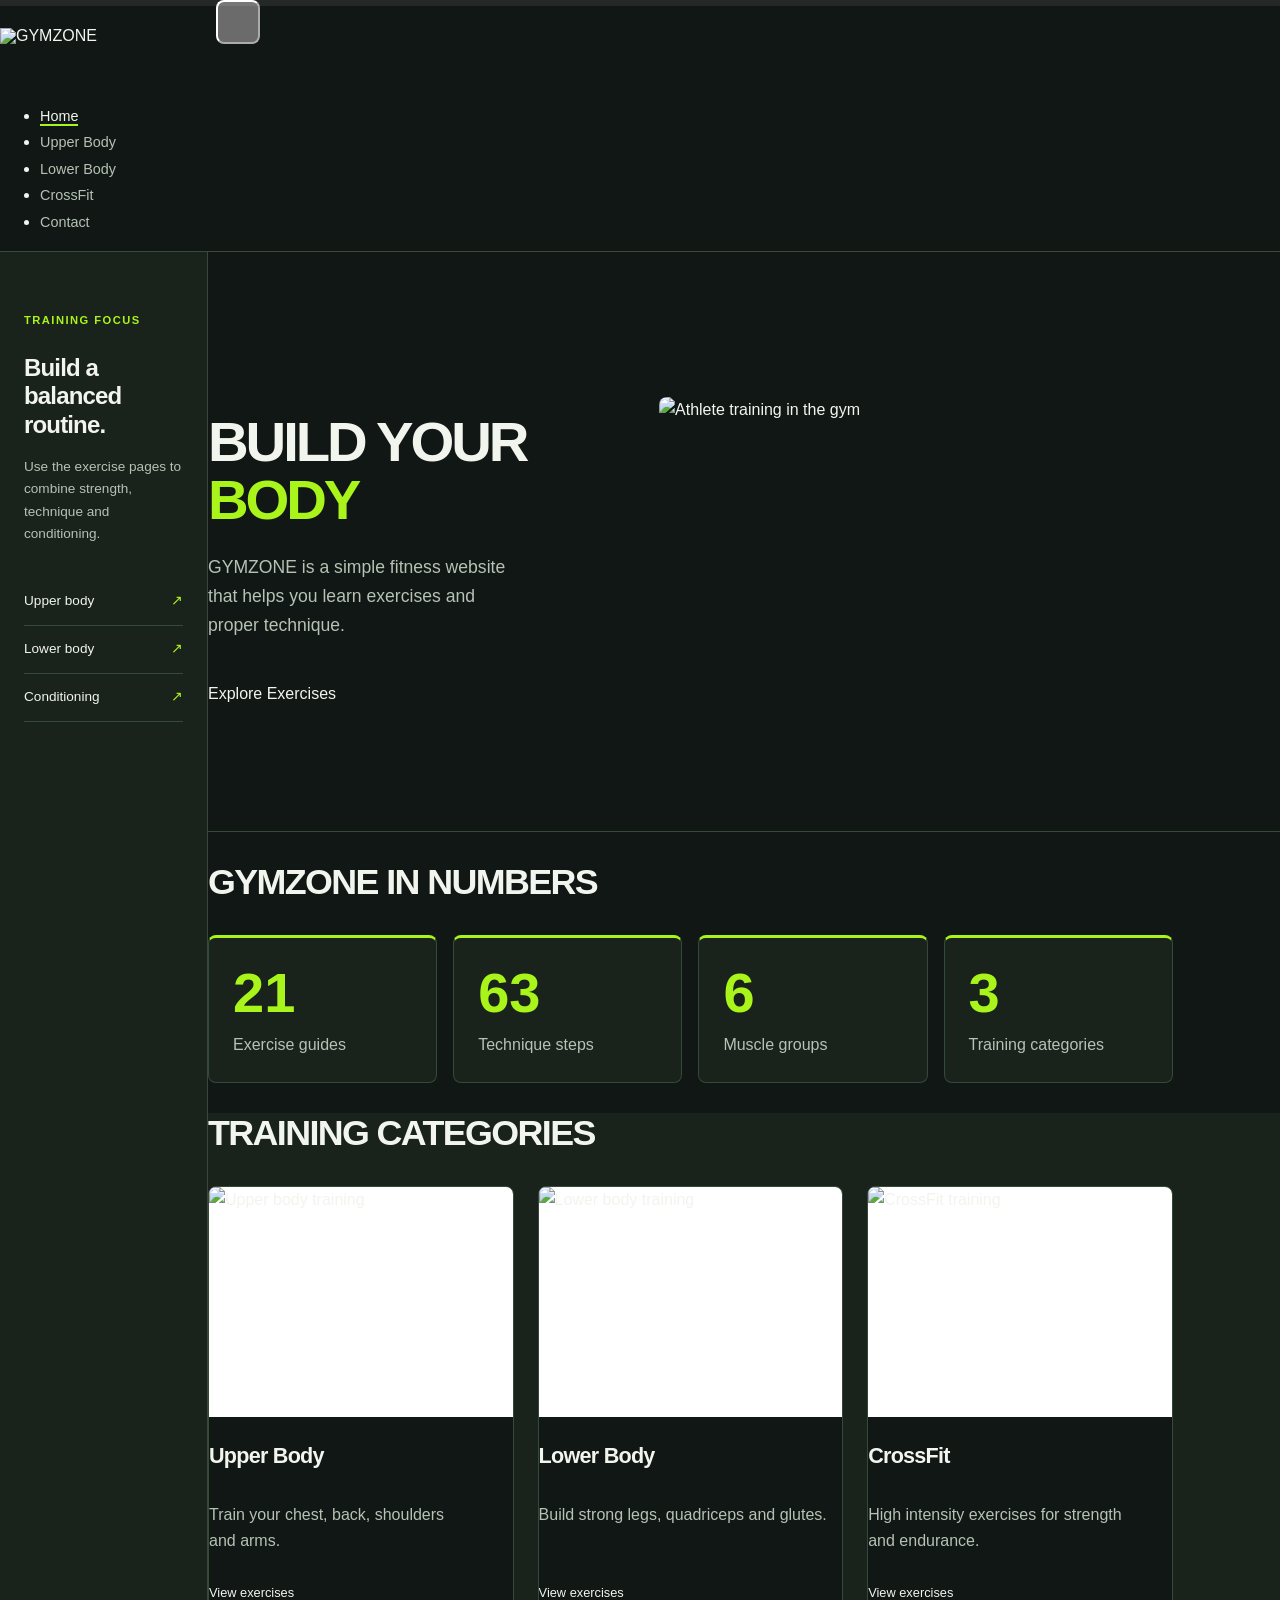
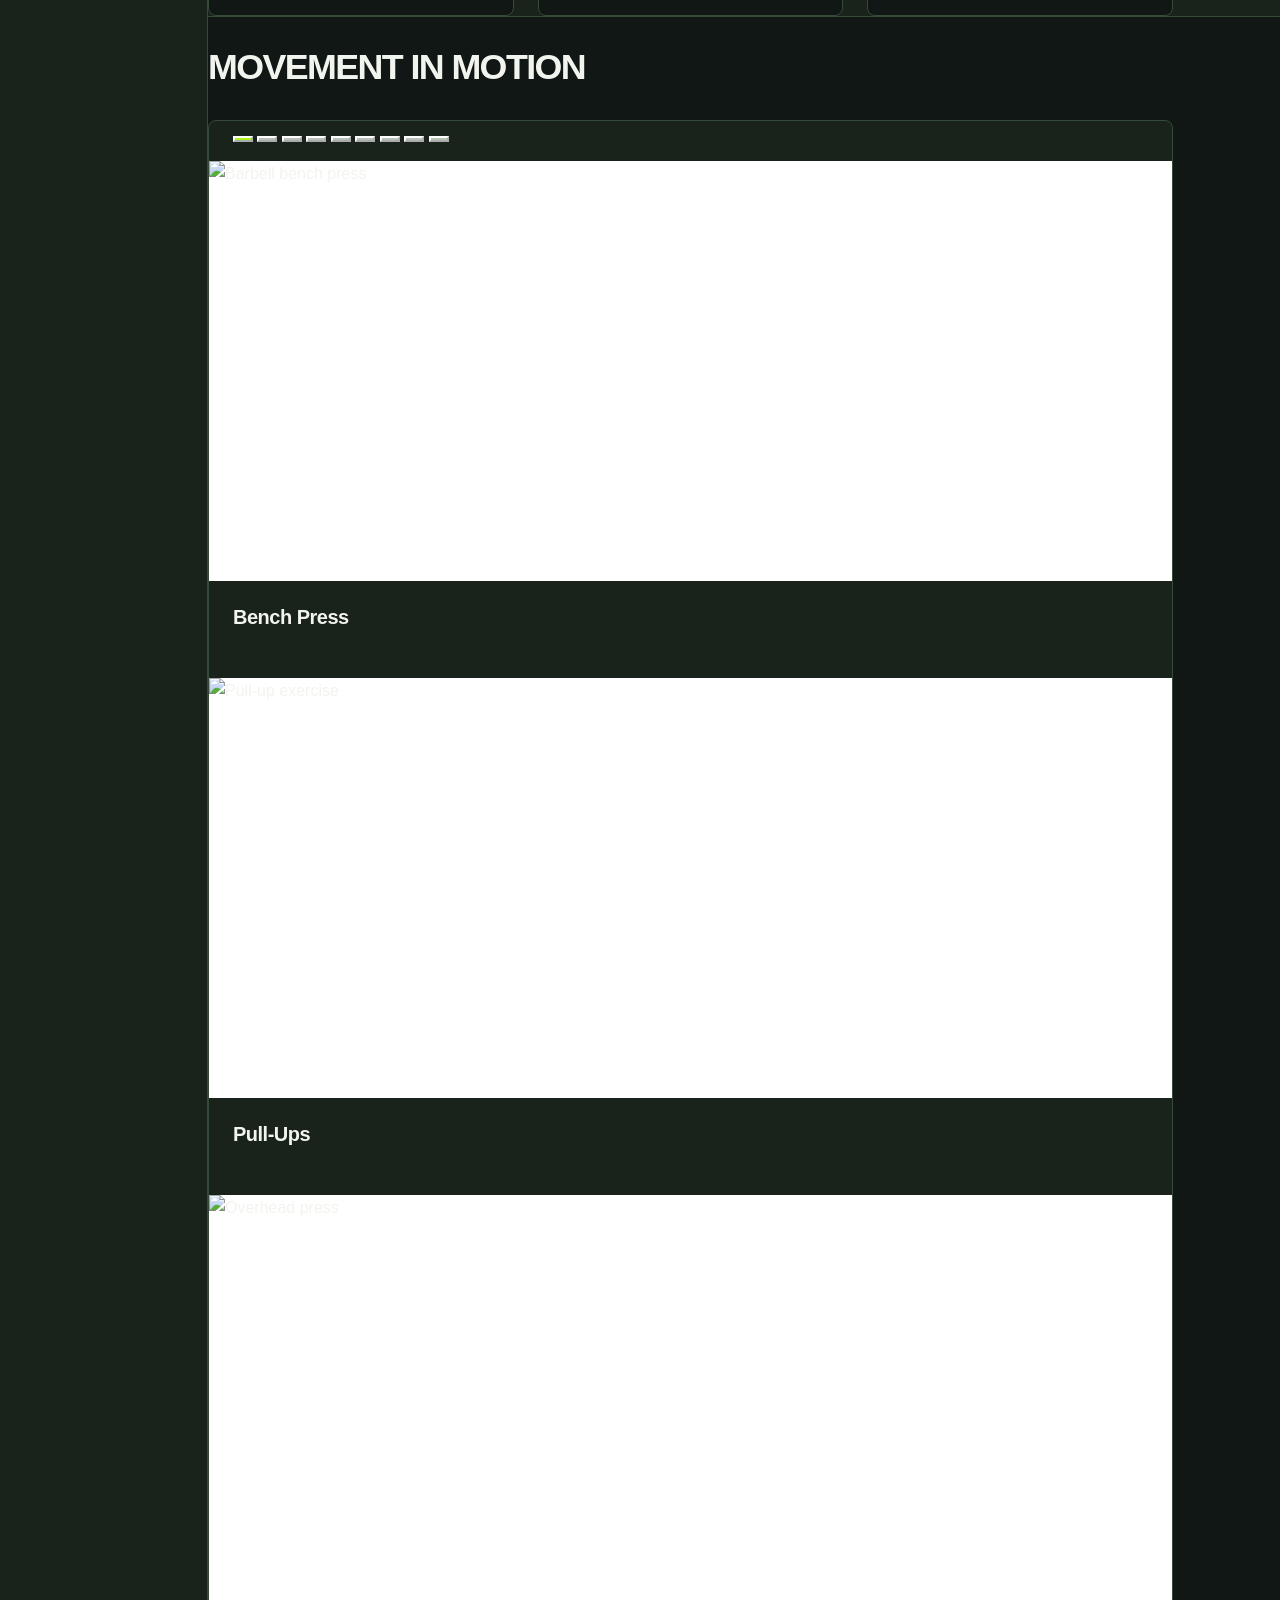
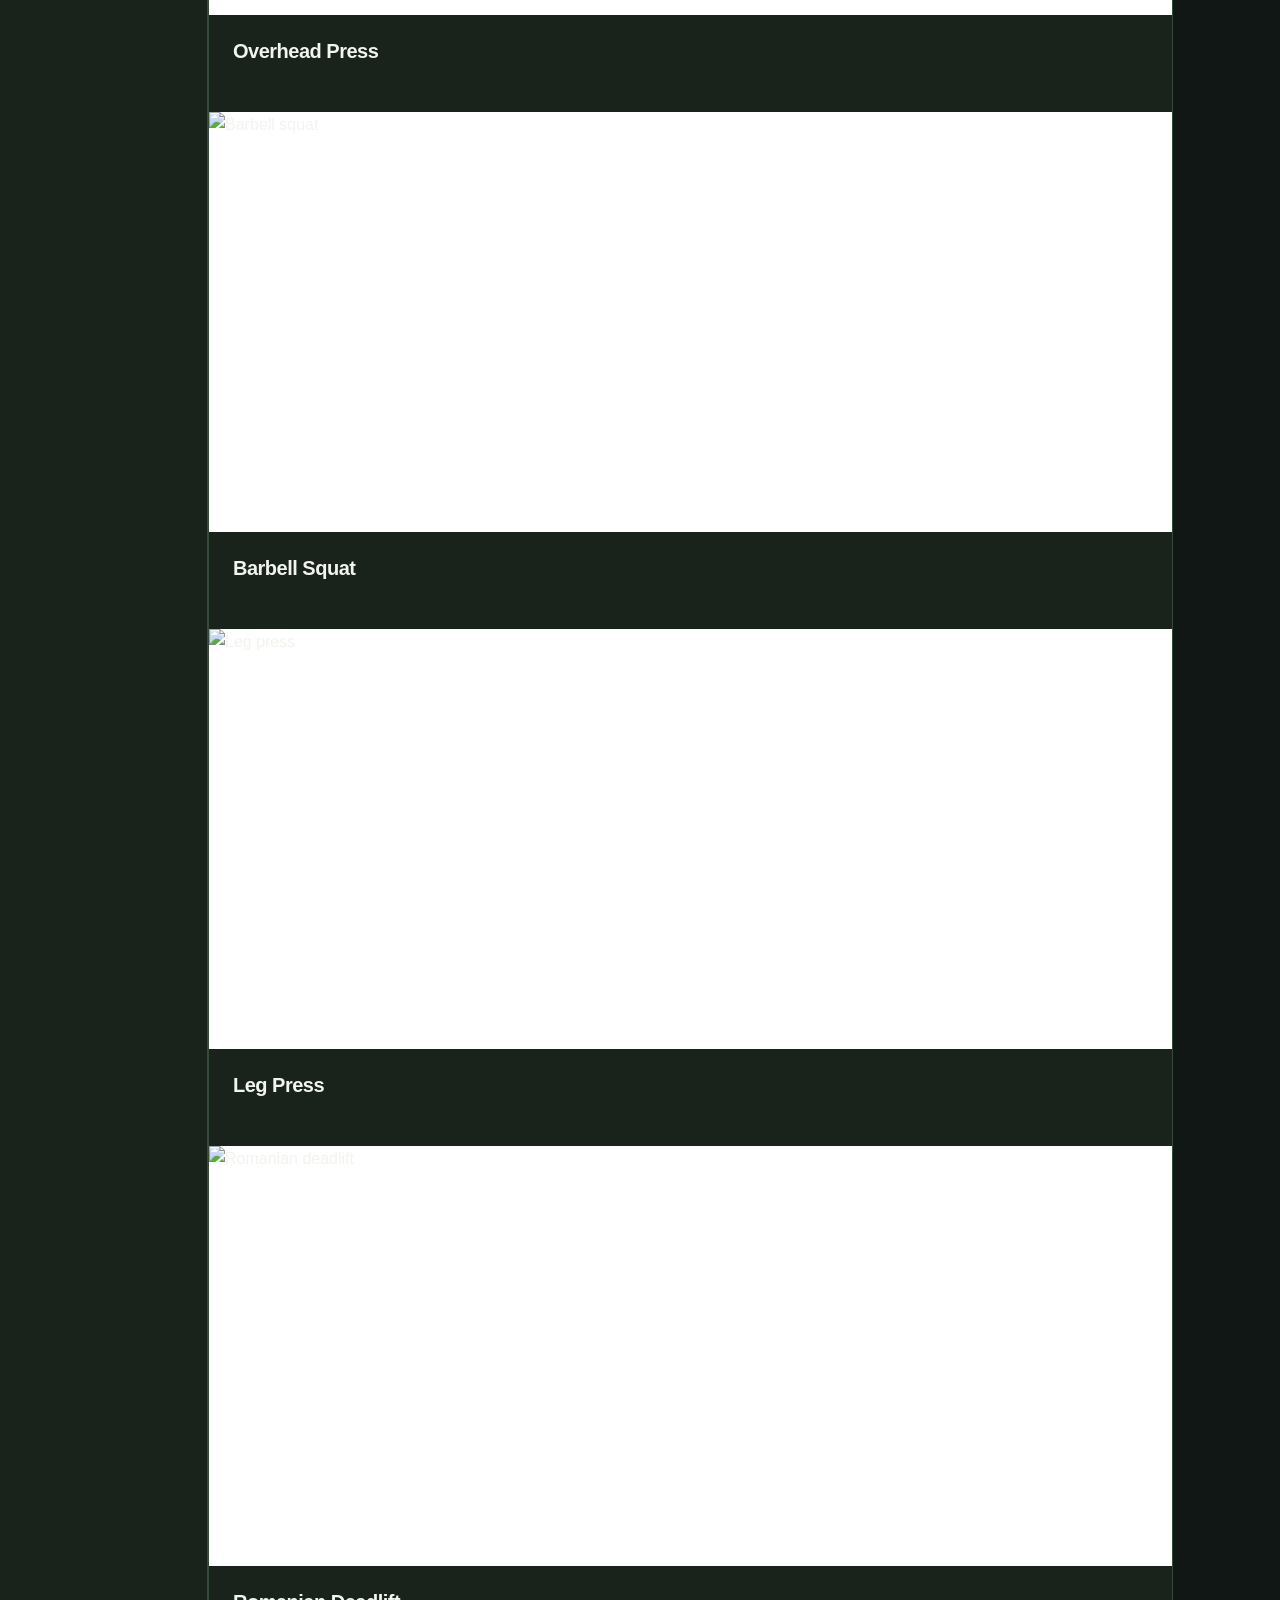
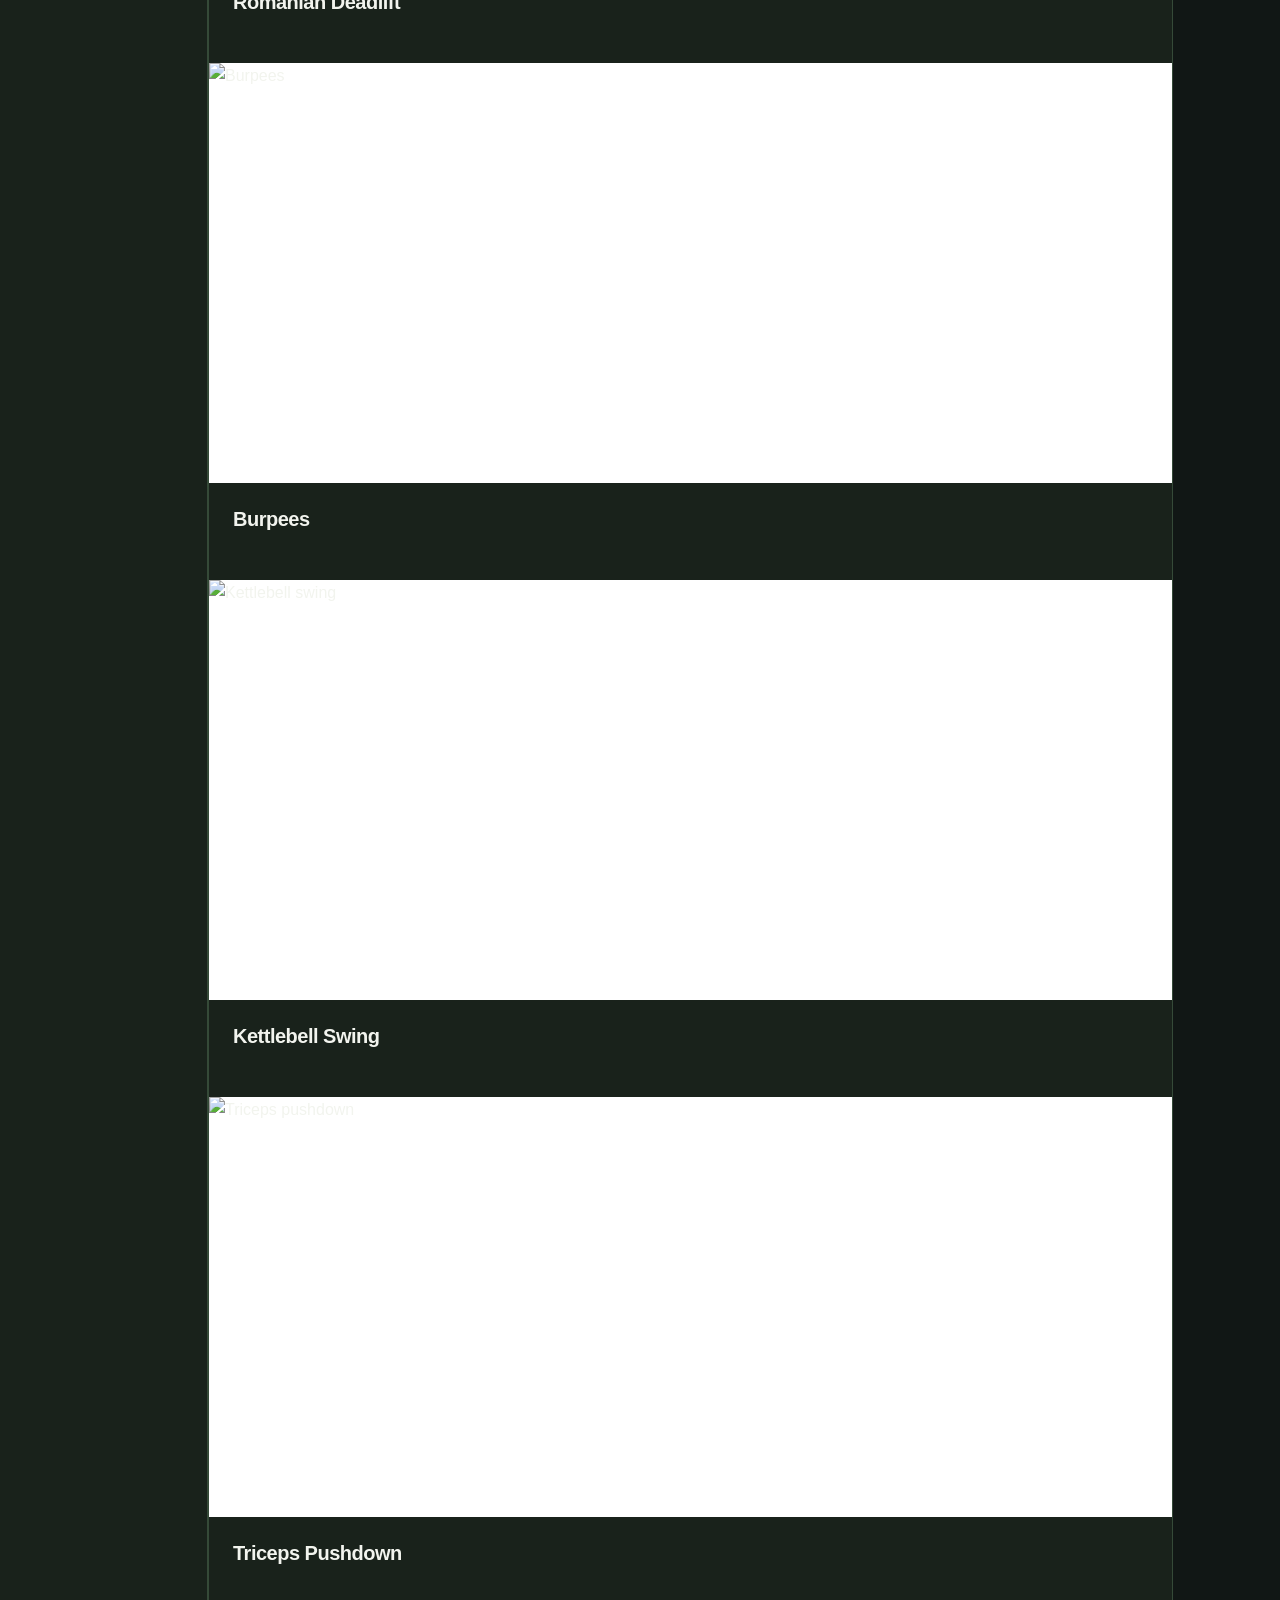
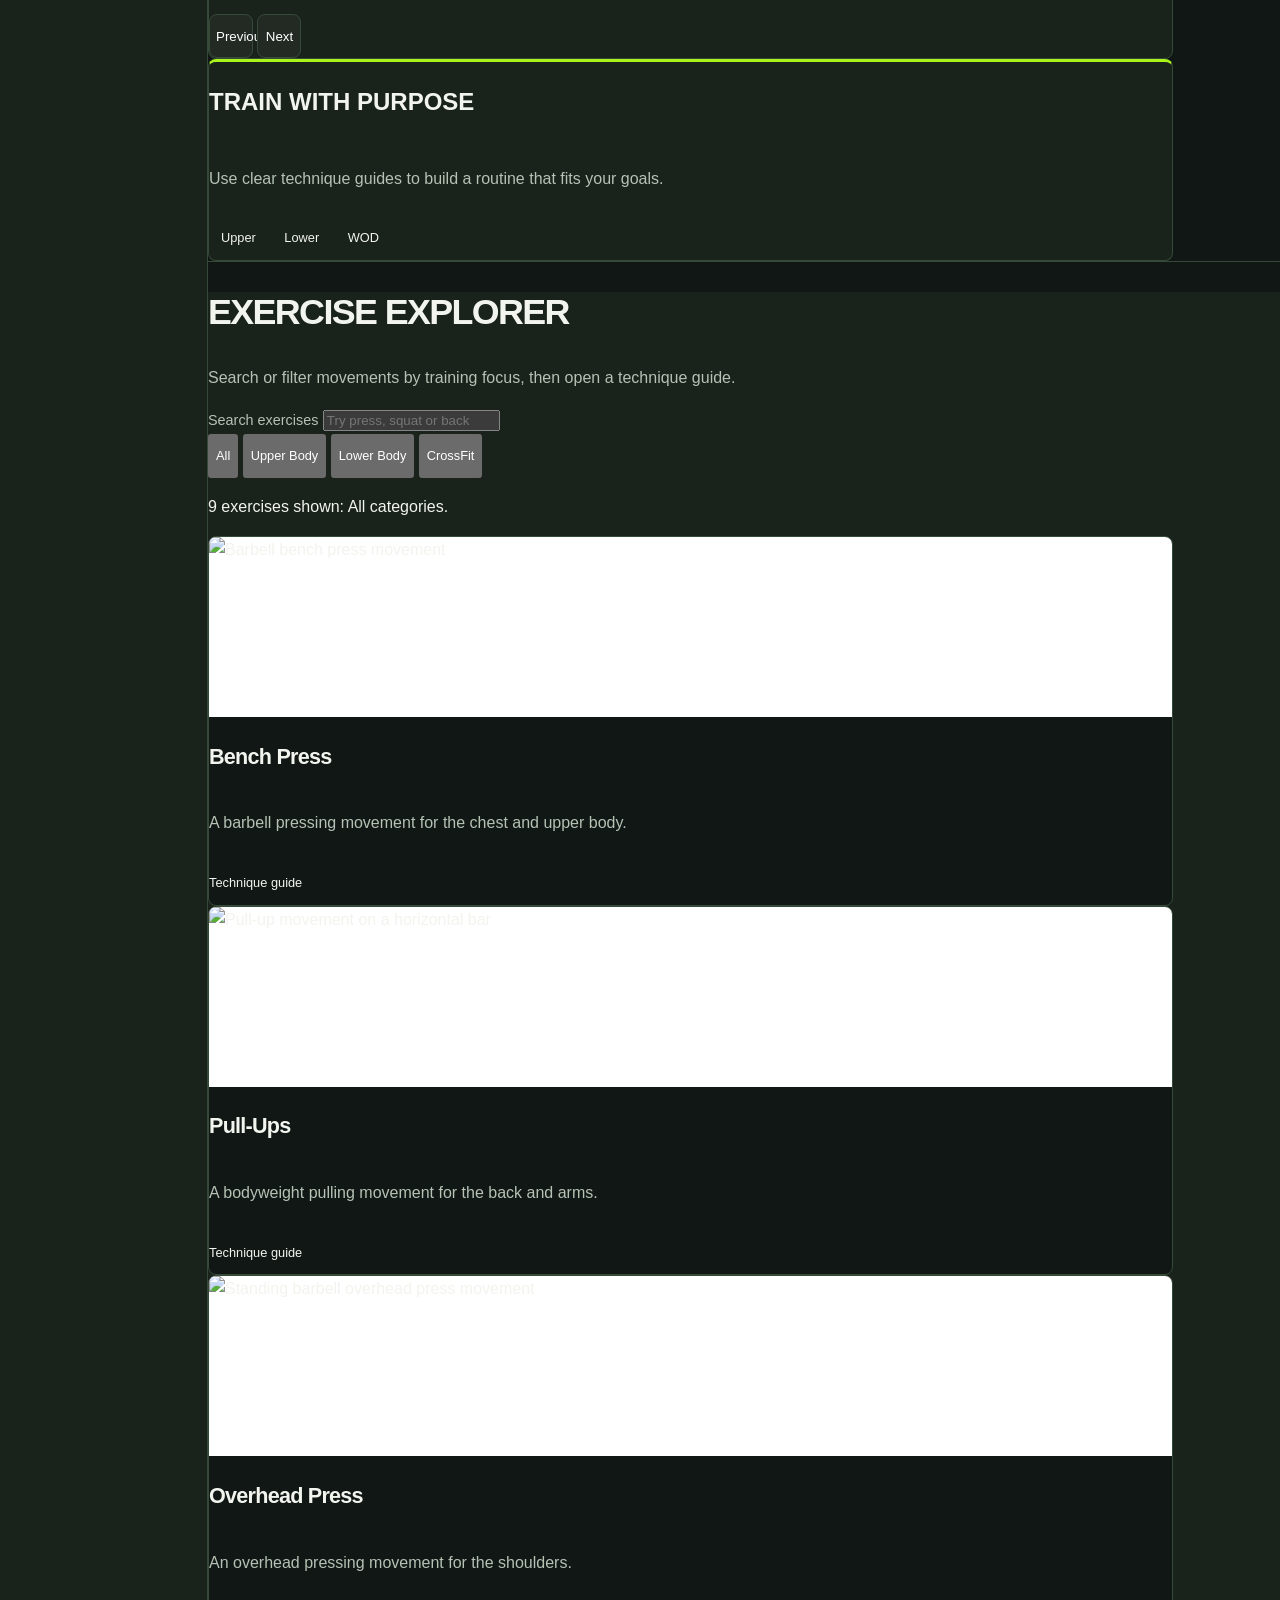
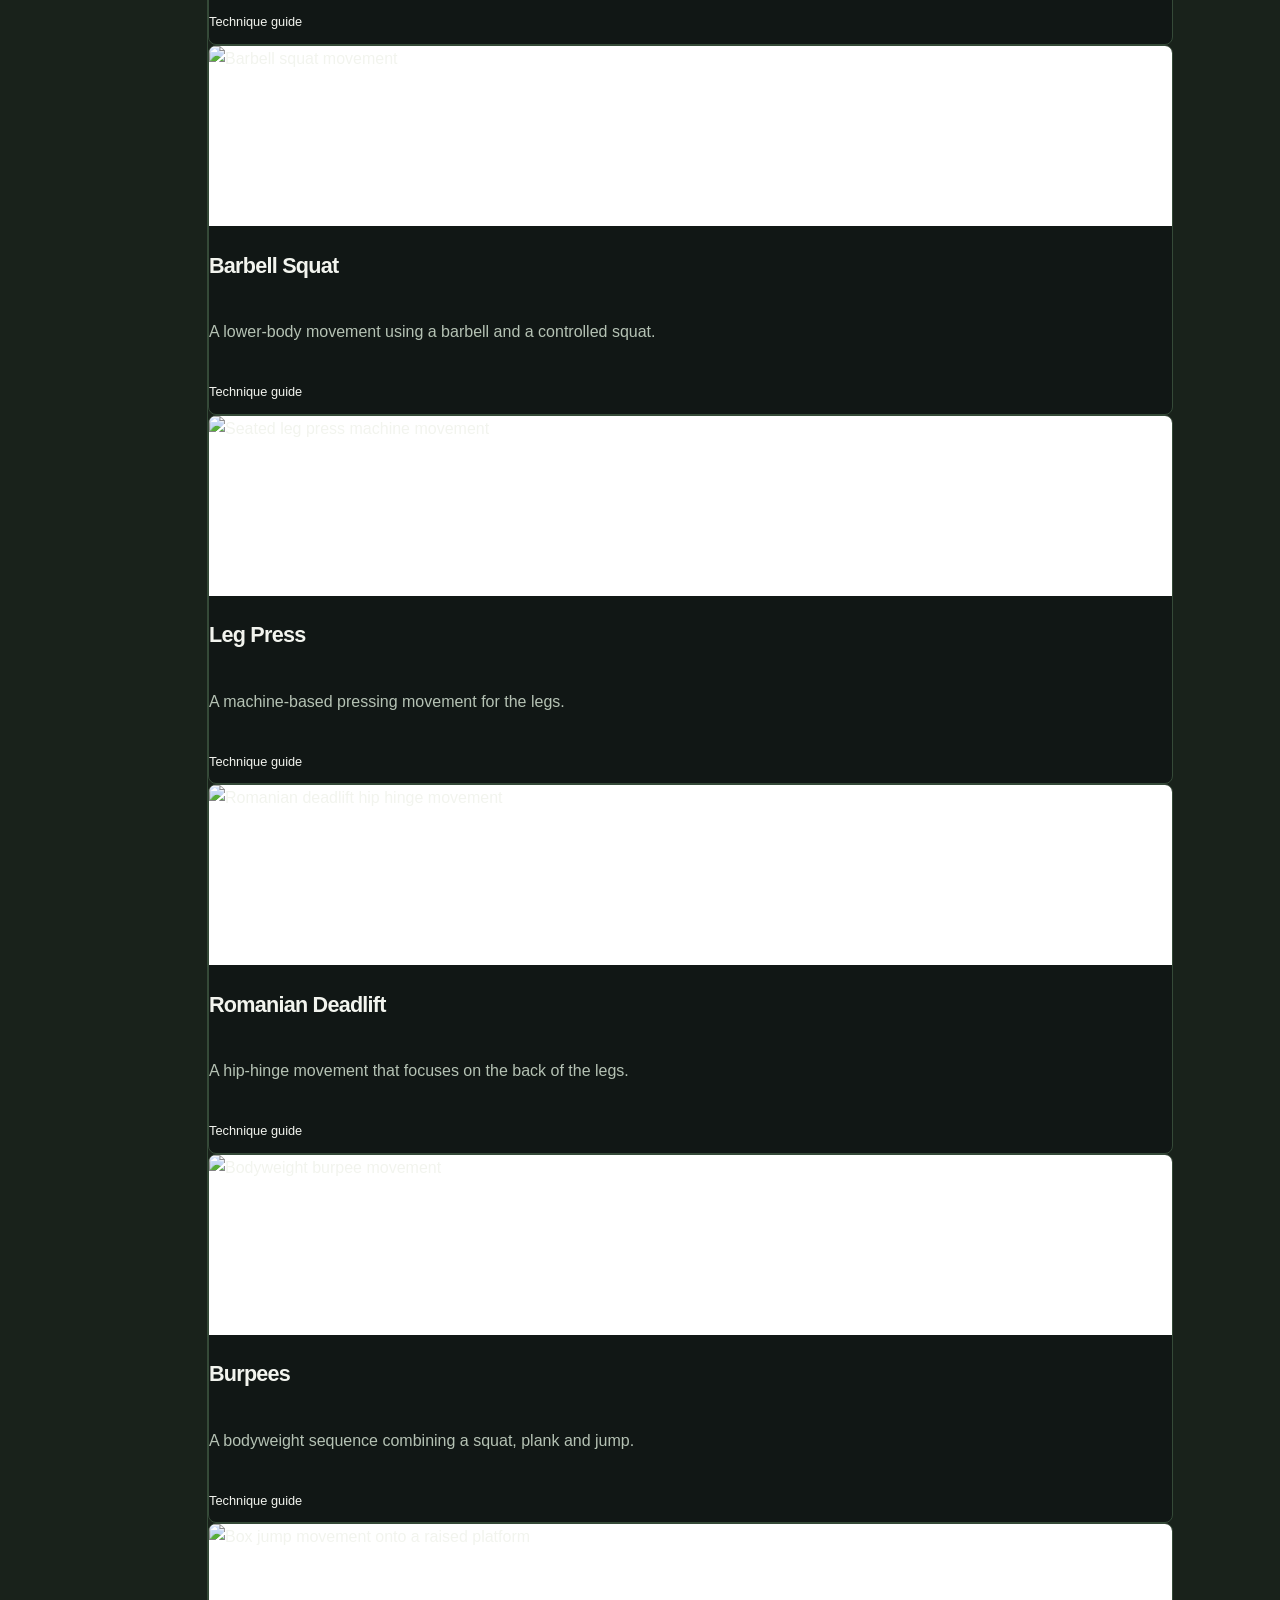
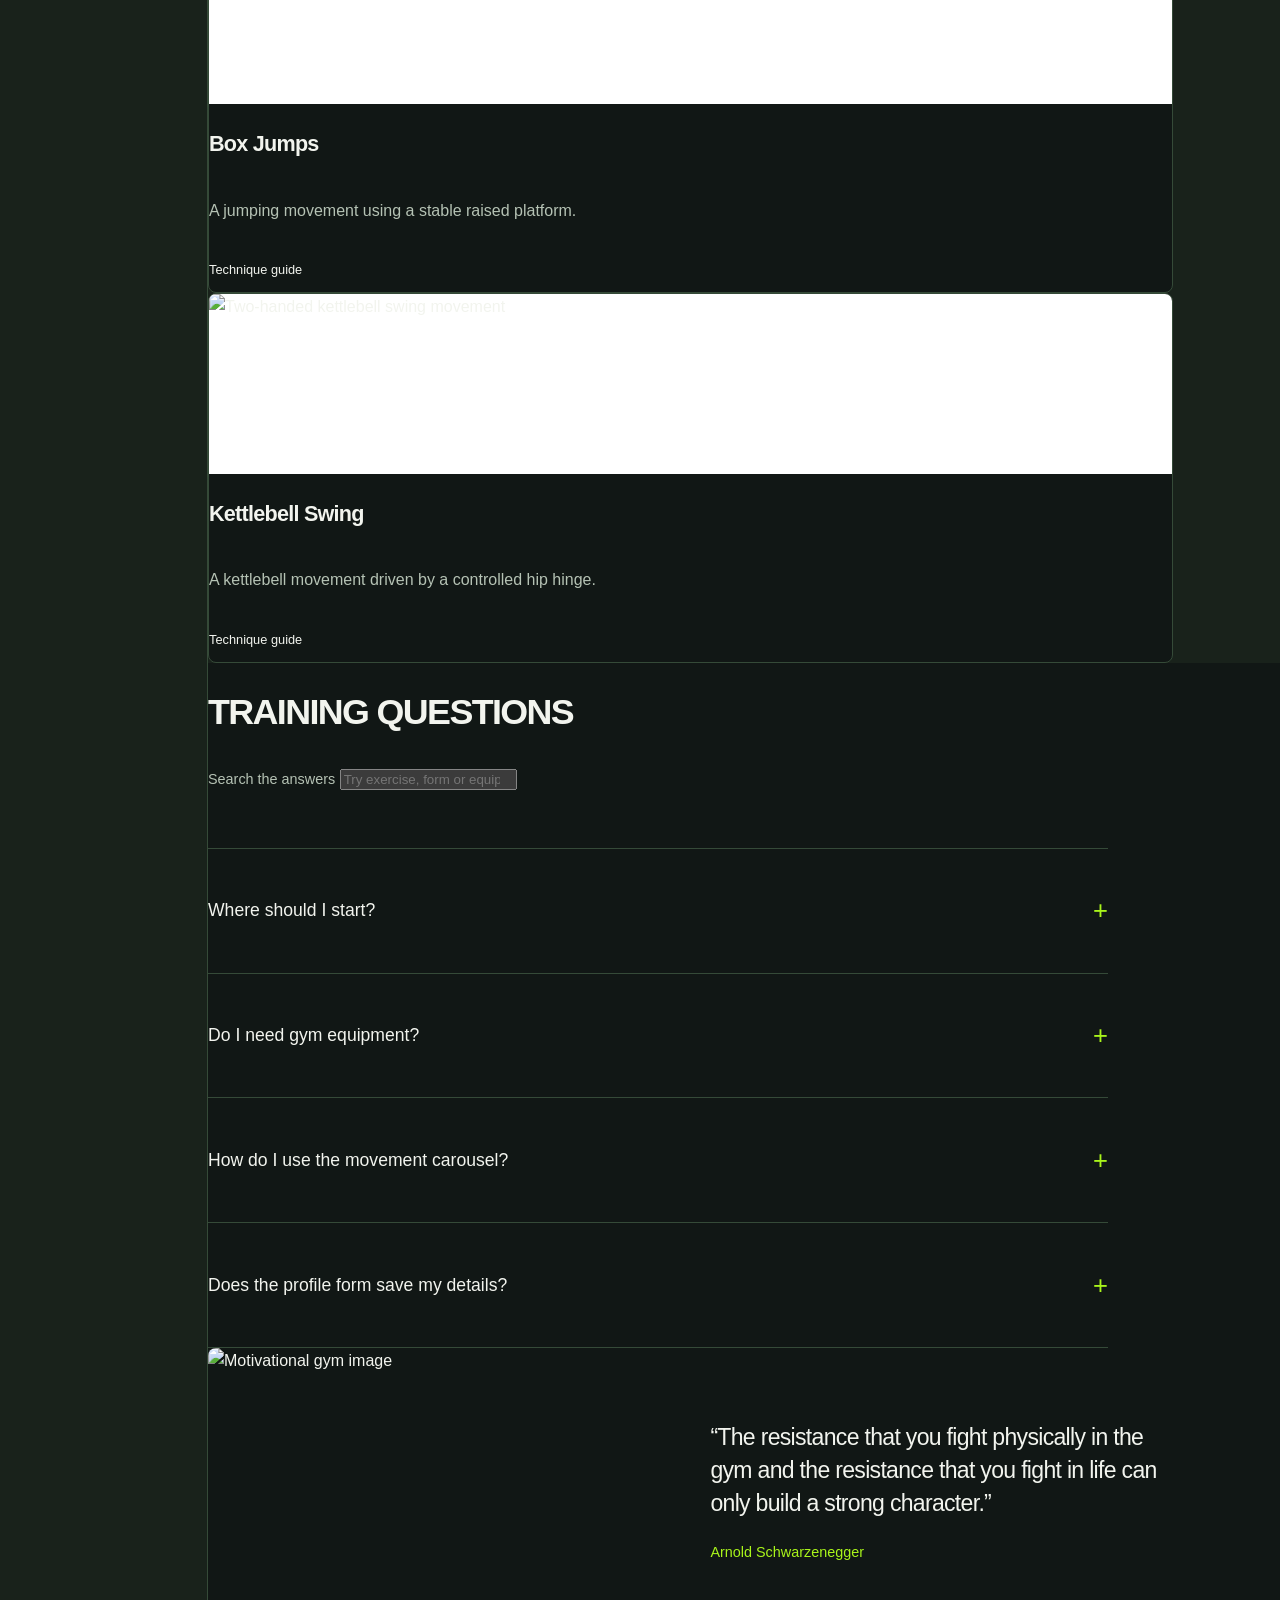
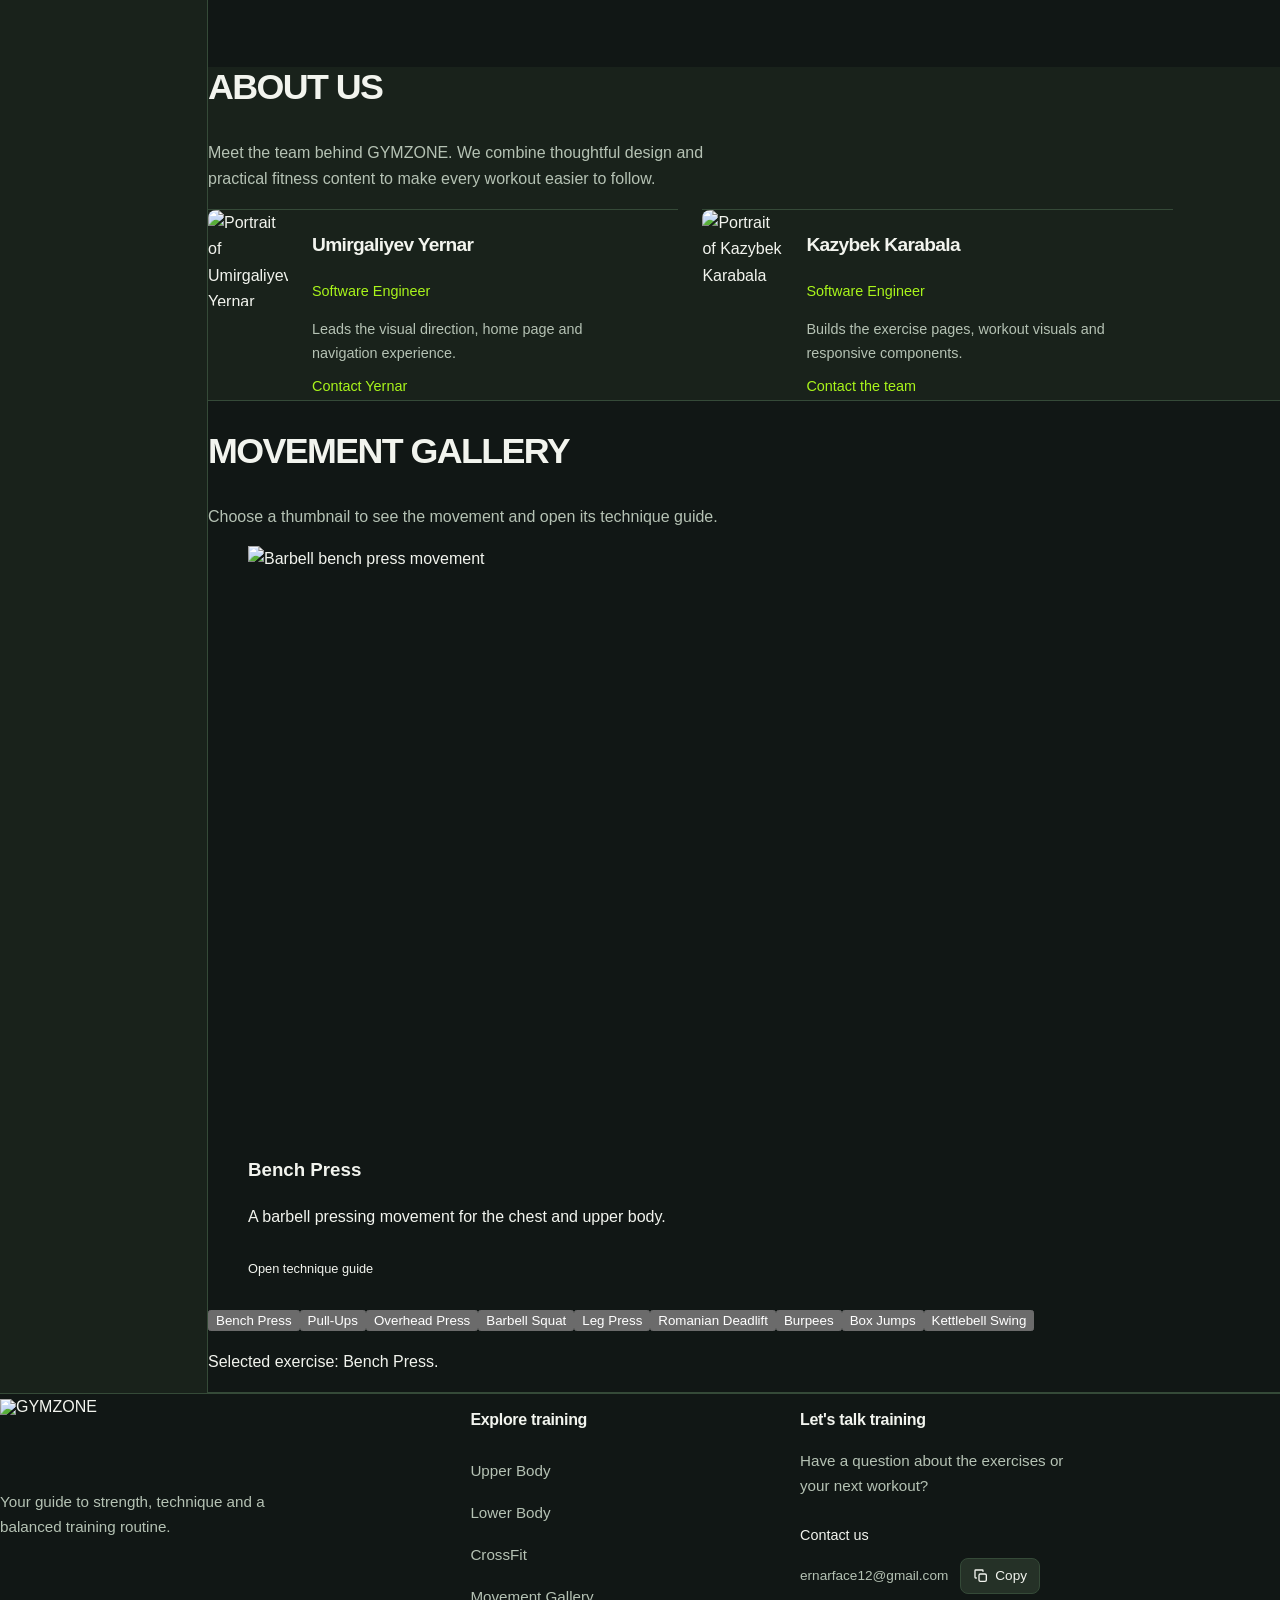
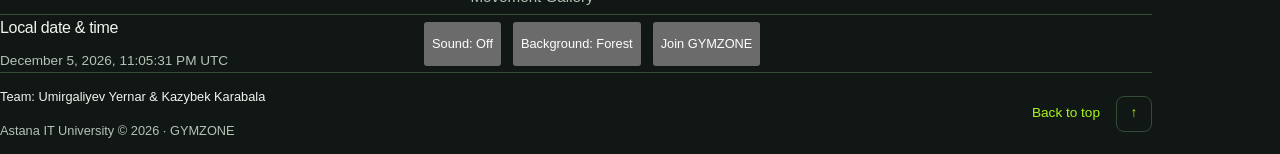
==== commit 18a0cb20: "Endterm-1.1" ====
--- a/index.html
+++ b/index.html
@@ -562,7 +562,7 @@
                                         aria-expanded="false"
                                         aria-controls="faq-answer-1"
                                     >
-                                        Where should I start?<span aria-hidden="true">+</span>
+                                        <span class="faq-question-text">Where should I start?</span><span aria-hidden="true">+</span>
                                     </button>
                                 </h3>
                                 <div
@@ -591,7 +591,7 @@
                                         aria-expanded="false"
                                         aria-controls="faq-answer-2"
                                     >
-                                        Do I need gym equipment?<span aria-hidden="true">+</span>
+                                        <span class="faq-question-text">Do I need gym equipment?</span><span aria-hidden="true">+</span>
                                     </button>
                                 </h3>
                                 <div
@@ -620,7 +620,7 @@
                                         aria-expanded="false"
                                         aria-controls="faq-answer-3"
                                     >
-                                        How do I use the movement carousel?<span aria-hidden="true"
+                                        <span class="faq-question-text">How do I use the movement carousel?</span><span aria-hidden="true"
                                             >+</span
                                         >
                                     </button>
@@ -651,7 +651,7 @@
                                         aria-expanded="false"
                                         aria-controls="faq-answer-4"
                                     >
-                                        Does the profile form save my details?<span
+                                        <span class="faq-question-text">Does the profile form save my details?</span><span
                                             aria-hidden="true"
                                             >+</span
                                         >
--- a/css/interactive.css
+++ b/css/interactive.css
@@ -0,0 +1,265 @@
+body,
+.sidebar,
+.page-title,
+#main-footer,
+.navbar,
+.profile-dialog,
+.faq-item,
+#categories,
+#bootstrap-cards,
+.team-section {
+    transition:
+        background-color 300ms ease,
+        border-color 300ms ease;
+}
+
+.footer-tools {
+    display: flex;
+    justify-content: space-between;
+    align-items: center;
+    flex-wrap: wrap;
+    gap: 24px;
+    border-top: 1px solid var(--line);
+}
+
+.footer-clock {
+    display: grid;
+    gap: 8px;
+}
+
+.footer-clock time {
+    color: var(--muted);
+    font-size: 0.85rem;
+    font-variant-numeric: tabular-nums;
+}
+
+.footer-tool-buttons {
+    display: flex;
+    flex-wrap: wrap;
+    gap: 12px;
+}
+
+.interactive-muted,
+.form-help {
+    color: var(--muted);
+}
+
+.faq-list {
+    max-width: 900px;
+    border-top: 1px solid var(--line);
+}
+
+.faq-item {
+    border-bottom: 1px solid var(--line);
+}
+
+.faq-question {
+    display: flex;
+    align-items: center;
+    justify-content: space-between;
+    gap: 24px;
+    width: 100%;
+    padding: 24px 0;
+    border: 0;
+    background: transparent;
+    color: var(--ink);
+    font-family: var(--font-heading);
+    font-size: 1.1rem;
+    line-height: 1.5;
+    text-align: left;
+    transition: color 200ms ease;
+}
+
+.faq-question:hover,
+.faq-question[aria-expanded="true"] {
+    color: var(--accent);
+}
+
+.faq-question span[aria-hidden="true"] {
+    flex-shrink: 0;
+    color: var(--accent);
+    font-size: 1.6rem;
+    transition: transform 250ms ease;
+}
+
+.faq-question[aria-expanded="true"] span[aria-hidden="true"] {
+    transform: rotate(45deg);
+}
+
+.faq-panel {
+    display: grid;
+    grid-template-rows: 0fr;
+    opacity: 0;
+    transition:
+        grid-template-rows 280ms ease,
+        opacity 280ms ease;
+}
+
+.faq-panel.is-open {
+    grid-template-rows: 1fr;
+    opacity: 1;
+}
+
+.faq-answer {
+    min-height: 0;
+    overflow: hidden;
+}
+
+.faq-answer p {
+    max-width: 70ch;
+    margin: 0;
+    padding: 0 24px 24px 0;
+    color: var(--muted);
+}
+
+.dialog-is-open {
+    overflow: hidden;
+}
+
+.profile-dialog {
+    width: min(560px, calc(100% - 32px));
+    max-height: calc(100dvh - 32px);
+    margin: auto;
+    padding: 0;
+    overflow-y: auto;
+    overscroll-behavior: contain;
+    border: 1px solid var(--line);
+    border-top: 3px solid var(--accent);
+    border-radius: var(--radius);
+    background: var(--surface);
+    color: var(--ink);
+}
+
+.profile-dialog::backdrop {
+    background: rgb(5 10 7 / 82%);
+}
+
+.profile-dialog-content {
+    position: relative;
+}
+
+.profile-dialog h2 {
+    max-width: 90%;
+    font-size: 1.75rem;
+    letter-spacing: -0.04em;
+}
+
+.dialog-close {
+    position: absolute;
+    top: 10px;
+    right: 10px;
+    display: grid;
+    place-items: center;
+    width: 40px;
+    height: 40px;
+    padding: 0;
+    border: 1px solid var(--line);
+    border-radius: var(--radius);
+    background: var(--paper);
+    color: var(--ink);
+    font-size: 1.5rem;
+    line-height: 1;
+    transition:
+        color 200ms ease,
+        border-color 200ms ease;
+}
+
+.dialog-close:hover {
+    border-color: var(--accent);
+    color: var(--accent);
+}
+
+#profile-form .form-control {
+    min-height: 48px;
+    border-color: #626e61;
+    border-radius: var(--radius);
+    background-color: var(--paper);
+    color: var(--ink);
+}
+
+#profile-form .form-control:focus {
+    border-color: var(--accent);
+    box-shadow: 0 0 0 3px rgb(169 245 27 / 18%);
+}
+
+.field-error,
+.form-help {
+    margin: 8px 0 0;
+    font-size: 0.82rem;
+    line-height: 1.5;
+}
+
+.field-error {
+    color: #ffaaa4;
+}
+
+.field-error:empty,
+.form-status:empty {
+    display: none;
+}
+
+.form-status {
+    margin-bottom: 16px;
+    color: var(--accent);
+    font-size: 0.9rem;
+}
+
+#profile-form .is-invalid,
+#contact-form .is-invalid {
+    border-color: #ffaaa4;
+}
+
+@media (prefers-reduced-motion: no-preference) {
+    .profile-dialog[open] {
+        animation: dialog-enter 220ms ease-out;
+    }
+
+    .profile-dialog[open]::backdrop {
+        animation: backdrop-enter 220ms ease-out;
+    }
+}
+
+@keyframes dialog-enter {
+    from {
+        opacity: 0;
+        transform: translateY(12px);
+    }
+
+    to {
+        opacity: 1;
+        transform: translateY(0);
+    }
+}
+
+@keyframes backdrop-enter {
+    from {
+        opacity: 0;
+    }
+    to {
+        opacity: 1;
+    }
+}
+
+@media (max-width: 520px) {
+    .footer-tools {
+        align-items: flex-start;
+        flex-direction: column;
+    }
+
+    .footer-tool-buttons {
+        width: 100%;
+    }
+
+    .faq-question {
+        font-size: 1rem;
+    }
+}
+
+@media (prefers-reduced-motion: reduce) {
+    *,
+    *::before,
+    *::after {
+        transition-duration: 0.01ms !important;
+        animation-duration: 0.01ms !important;
+    }
+}
